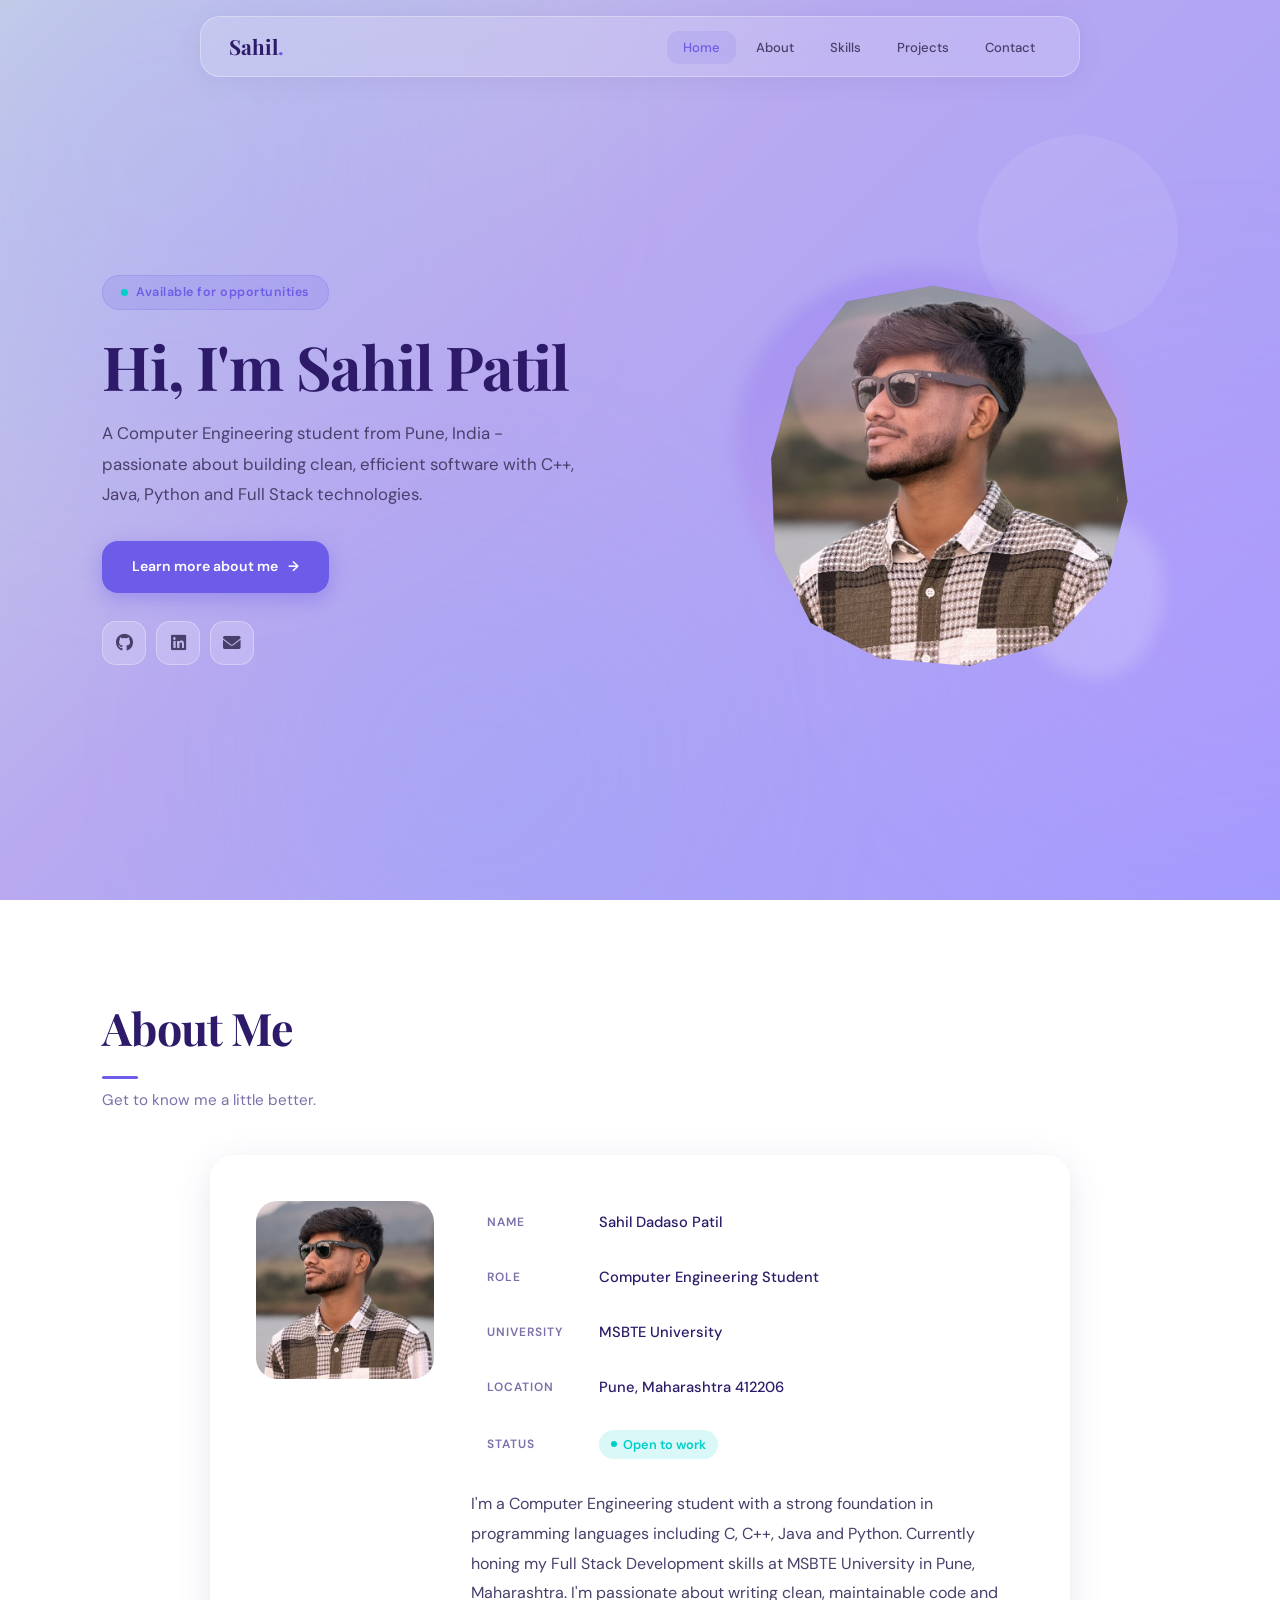
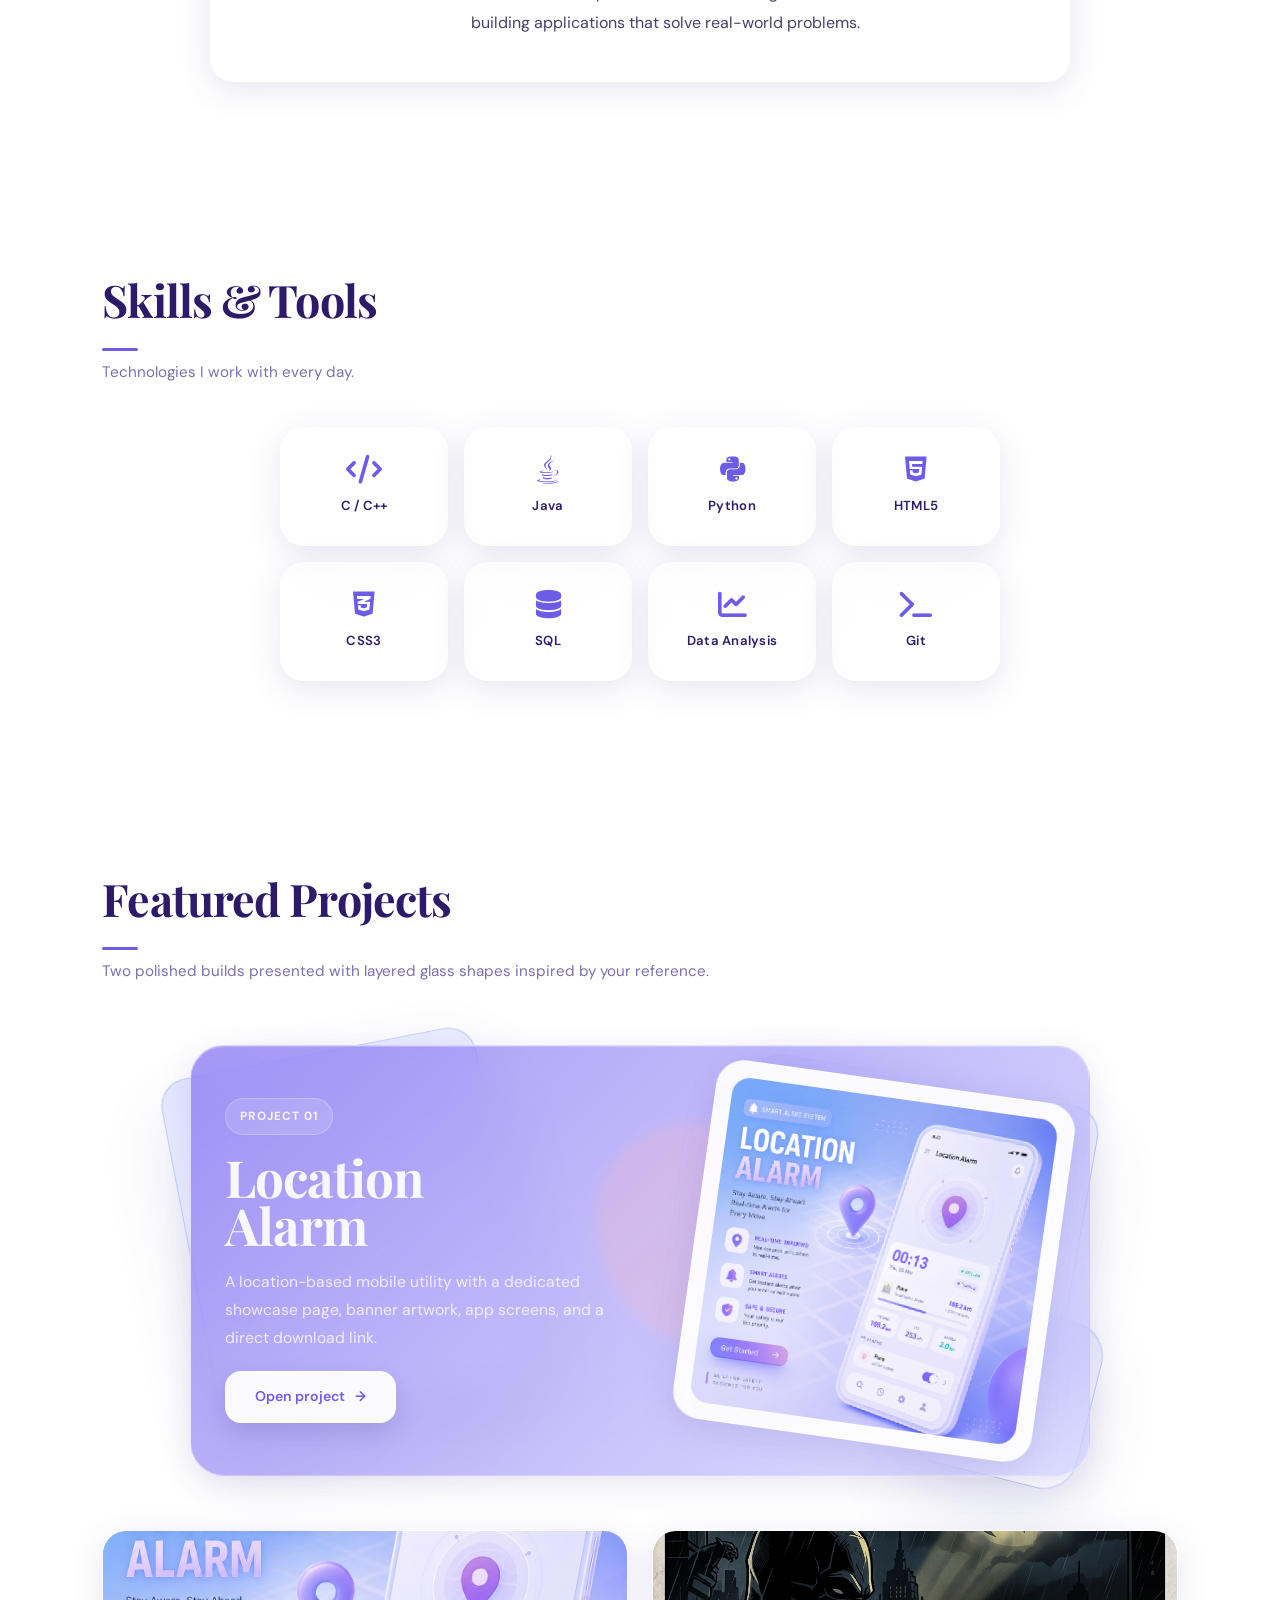
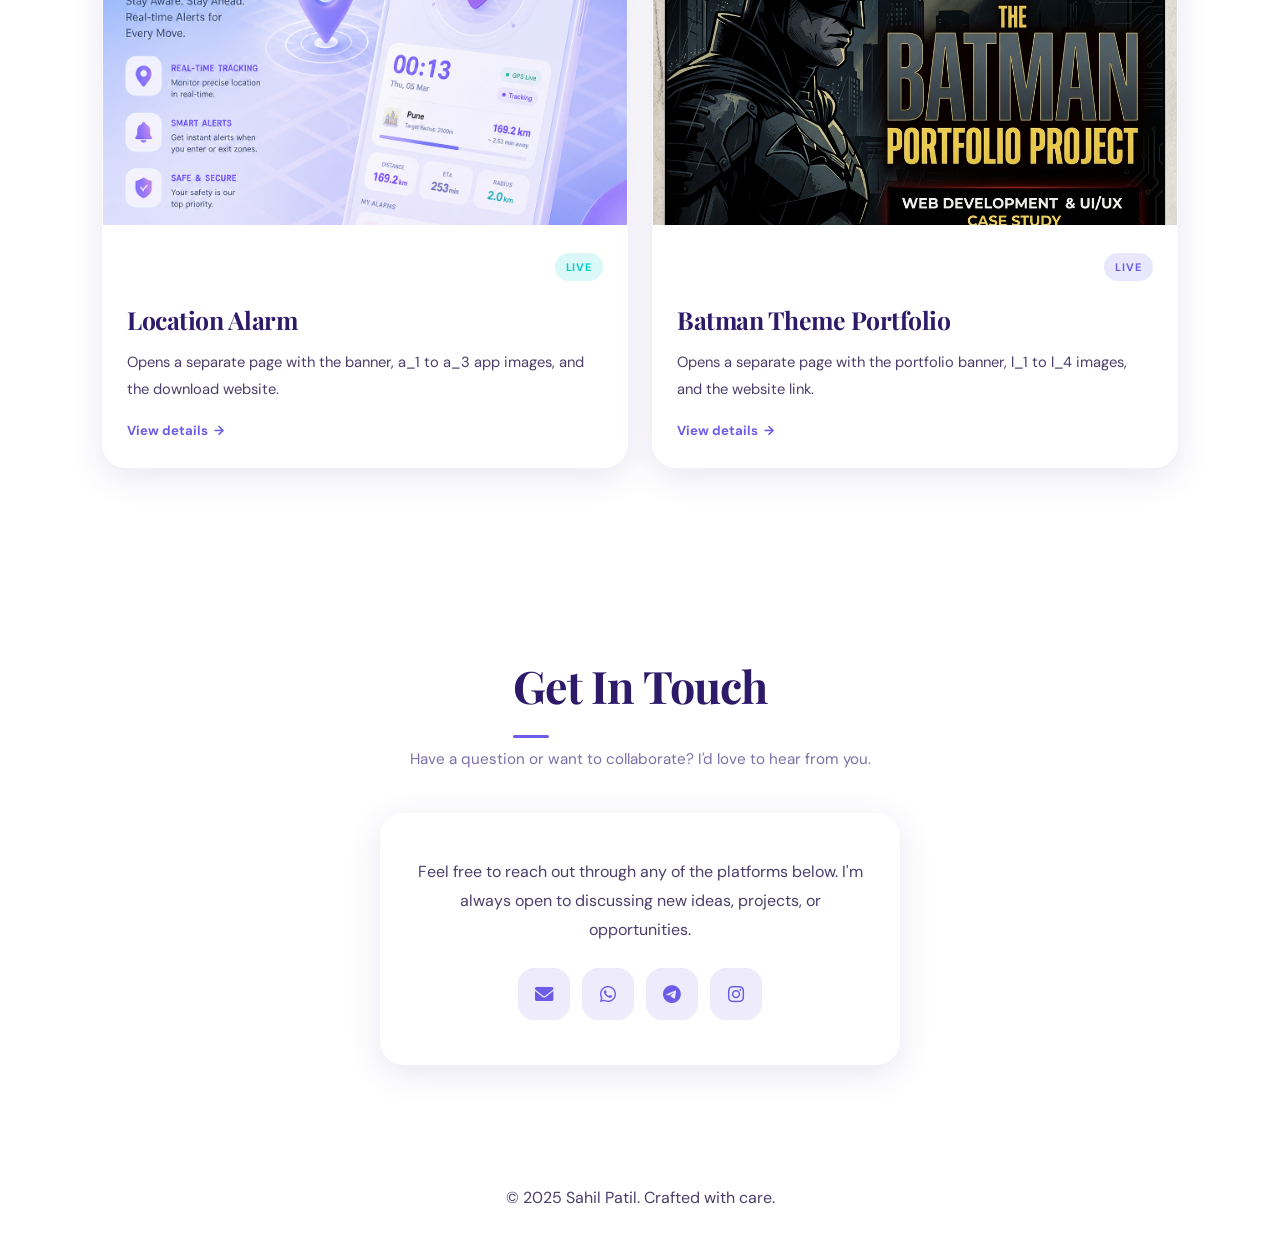
==== index.html @ c7e96f15 "Complete redesign: Purple Lavender Glassmorphism with organic blob shapes" ====
<!DOCTYPE html>
<html lang="en">
<head>
    <meta charset="UTF-8" />
    <meta name="viewport" content="width=device-width, initial-scale=1" />

    <meta name="msvalidate.01" content="4D3CF98474A55594F7B207BB0FA27F88" />
    <meta name="google-site-verification" content="_X0WM1JjL7YLYz5HuSV7Nmz4EO0kqHpPnJhORUx6zeo" />

    <title>Sahil Patil | Computer Engineering &amp; Full Stack Developer</title>
    <meta
        name="description"
        content="Sahil Patil - Computer Engineering student from Pune, India. Skilled in C++, Java, Python and Full Stack Development. View projects and skills."
    />
    <meta name="author" content="Sahil Patil" />
    <meta name="robots" content="index, follow" />
    <link rel="canonical" href="https://sahildpatil.netlify.app/" />

    <meta property="og:type" content="website" />
    <meta property="og:title" content="Sahil Patil | Computer Engineering &amp; Full Stack Developer" />
    <meta property="og:description" content="Computer Engineering student from Pune, India. Skilled in C++, Java, Python and Full Stack Development. View projects and skills." />
    <meta property="og:url" content="https://sahildpatil.netlify.app/" />
    <meta property="og:image" content="https://sahildpatil.netlify.app/screenshot1.png" />
    <meta property="og:site_name" content="Sahil Patil Portfolio" />

    <meta name="twitter:card" content="summary_large_image" />
    <meta name="twitter:title" content="Sahil Patil | Computer Engineering &amp; Full Stack Developer" />
    <meta name="twitter:description" content="Computer Engineering student from Pune, India. Skilled in C++, Java, Python and Full Stack Development. View projects and skills." />
    <meta name="twitter:image" content="https://sahildpatil.netlify.app/screenshot1.png" />

    <link rel="icon" href="kill.jpg" type="image/jpeg" />

    <link
        rel="stylesheet"
        href="https://cdnjs.cloudflare.com/ajax/libs/font-awesome/6.0.0-beta3/css/all.min.css"
    />
    <link
        href="https://unpkg.com/aos@2.3.1/dist/aos.css"
        rel="stylesheet"
    />
    <link rel="stylesheet" href="style.css" />

    <script type="application/ld+json">
    {
        "@context": "https://schema.org",
        "@type": "Person",
        "name": "Sahil Patil",
        "alternateName": "Sahil Dadaso Patil",
        "url": "https://sahildpatil.netlify.app/",
        "image": "https://sahildpatil.netlify.app/kill.jpg",
        "jobTitle": "Computer Engineering Student",
        "worksFor": {
            "@type": "EducationalOrganization",
            "name": "MSBTE University"
        },
        "address": {
            "@type": "PostalAddress",
            "addressLocality": "Pune",
            "addressRegion": "Maharashtra",
            "postalCode": "412206",
            "addressCountry": "IN"
        },
        "email": "Sahilpatil9033@gmail.com",
        "knowsAbout": ["C", "C++", "Java", "Python", "HTML5", "CSS3", "SQL", "Data Analysis", "Git", "Full Stack Development"],
        "sameAs": [
            "https://github.com/sahil9033",
            "https://www.linkedin.com/in/sahil-dadaso-patil/",
            "https://www.instagram.com/itx._sahil_/"
        ]
    }
    </script>
</head>
<body>
    <div class="ambient-bg" aria-hidden="true">
        <div class="ambient-blob"></div>
        <div class="ambient-blob"></div>
        <div class="ambient-blob"></div>
    </div>

    <div class="loading-screen" id="loading" aria-hidden="true">
        <div class="loader-content">
            <div class="loader-spinner"></div>
            <div class="loading-text">Loading portfolio</div>
            <div class="progress-bar"></div>
        </div>
    </div>

    <header>
        <nav id="navbar" aria-label="Main navigation">
            <div class="brand">Sahil<span class="accent">.</span></div>
            <ul class="nav-links" id="nav-menu">
                <li><a href="#hero" class="active">Home</a></li>
                <li><a href="#about">About</a></li>
                <li><a href="#skills">Skills</a></li>
                <li><a href="#projects">Projects</a></li>
                <li><a href="#contact">Contact</a></li>
            </ul>
            <div class="menu-toggle" id="mobile-menu" role="button" aria-label="Toggle navigation menu" tabindex="0">
                <div class="bar"></div>
                <div class="bar"></div>
                <div class="bar"></div>
            </div>
        </nav>
    </header>

    <main>
        <section id="hero" aria-label="Introduction">
            <div class="hero-content">
                <div class="hero-text" data-aos="fade-right" data-aos-duration="1000">
                    <div class="hero-tag">
                        <span class="dot"></span>
                        Available for opportunities
                    </div>
                    <h1 class="hero-title">Hi, I'm Sahil Patil</h1>
                    <div class="hero-desc">
                        <p>
                            A Computer Engineering student from Pune, India - passionate about building clean, efficient software with C++, Java, Python and Full Stack technologies.
                        </p>
                    </div>
                    <a href="#about" class="btn-primary">
                        Learn more about me
                        <span class="arrow">&rarr;</span>
                    </a>

                    <div class="social-links">
                        <a href="https://github.com/sahil9033" target="_blank" rel="noopener noreferrer" class="social-icon" aria-label="GitHub Profile"><i class="fab fa-github"></i></a>
                        <a href="https://www.linkedin.com/in/sahil-dadaso-patil/" target="_blank" rel="noopener noreferrer" class="social-icon" aria-label="LinkedIn Profile"><i class="fab fa-linkedin"></i></a>
                        <a href="mailto:Sahilpatil9033@gmail.com" class="social-icon" aria-label="Send Email"><i class="fas fa-envelope"></i></a>
                    </div>
                </div>

                <div class="profile-wrapper" data-aos="fade-left" data-aos-duration="1000" data-aos-delay="200">
                    <div class="profile-blob-shell">
                        <div class="profile-blob profile-blob-back" aria-hidden="true"></div>
                        <div class="profile-blob profile-blob-front" aria-hidden="true"></div>
                        <div class="profile-blob-image">
                            <img src="kill.jpg" alt="Sahil Patil - Computer Engineering Student from Pune, India" class="profile-img" width="340" height="340" />
                        </div>
                    </div>
                </div>
            </div>
        </section>

        <section id="about" aria-label="About Sahil Patil">
            <div class="section-header" data-aos="fade-up">
                <h2>About Me</h2>
                <p class="section-subtitle">Get to know me a little better.</p>
            </div>
            <div class="about-card glass" data-aos="fade-up" data-aos-delay="100">
                <div class="about-grid">
                    <div class="about-photo">
                        <img src="kill.jpg" alt="Sahil Dadaso Patil portrait" width="200" height="200" />
                    </div>
                    <div class="about-info">
                        <div class="info-grid">
                            <div class="info-row">
                                <span class="info-label">Name</span>
                                <span class="info-value">Sahil Dadaso Patil</span>
                            </div>
                            <div class="info-row">
                                <span class="info-label">Role</span>
                                <span class="info-value">Computer Engineering Student</span>
                            </div>
                            <div class="info-row">
                                <span class="info-label">University</span>
                                <span class="info-value">MSBTE University</span>
                            </div>
                            <div class="info-row">
                                <span class="info-label">Location</span>
                                <span class="info-value">Pune, Maharashtra 412206</span>
                            </div>
                            <div class="info-row">
                                <span class="info-label">Status</span>
                                <span class="info-value">
                                    <span class="status-badge"><span class="dot"></span> Open to work</span>
                                </span>
                            </div>
                        </div>
                        <p class="about-bio">
                            I'm a Computer Engineering student with a strong foundation in programming languages including C, C++, Java and Python. Currently honing my Full Stack Development skills at MSBTE University in Pune, Maharashtra. I'm passionate about writing clean, maintainable code and building applications that solve real-world problems.
                        </p>
                    </div>
                </div>
            </div>
        </section>

        <section id="skills" aria-label="Technical Skills">
            <div class="section-header" data-aos="fade-up">
                <h2>Skills &amp; Tools</h2>
                <p class="section-subtitle">Technologies I work with every day.</p>
            </div>
            <div class="skills-grid">
                <div class="skill-item glass" data-aos="fade-up" data-aos-delay="50">
                    <i class="fas fa-code skill-icon" aria-hidden="true"></i>
                    <div class="skill-name">C / C++</div>
                </div>
                <div class="skill-item glass" data-aos="fade-up" data-aos-delay="100">
                    <i class="fab fa-java skill-icon" aria-hidden="true"></i>
                    <div class="skill-name">Java</div>
                </div>
                <div class="skill-item glass" data-aos="fade-up" data-aos-delay="150">
                    <i class="fab fa-python skill-icon" aria-hidden="true"></i>
                    <div class="skill-name">Python</div>
                </div>
                <div class="skill-item glass" data-aos="fade-up" data-aos-delay="200">
                    <i class="fab fa-html5 skill-icon" aria-hidden="true"></i>
                    <div class="skill-name">HTML5</div>
                </div>
                <div class="skill-item glass" data-aos="fade-up" data-aos-delay="250">
                    <i class="fab fa-css3-alt skill-icon" aria-hidden="true"></i>
                    <div class="skill-name">CSS3</div>
                </div>
                <div class="skill-item glass" data-aos="fade-up" data-aos-delay="300">
                    <i class="fas fa-database skill-icon" aria-hidden="true"></i>
                    <div class="skill-name">SQL</div>
                </div>
                <div class="skill-item glass" data-aos="fade-up" data-aos-delay="350">
                    <i class="fas fa-chart-line skill-icon" aria-hidden="true"></i>
                    <div class="skill-name">Data Analysis</div>
                </div>
                <div class="skill-item glass" data-aos="fade-up" data-aos-delay="400">
                    <i class="fas fa-terminal skill-icon" aria-hidden="true"></i>
                    <div class="skill-name">Git</div>
                </div>
            </div>
        </section>

        <section id="projects" aria-label="Projects">
            <div class="section-header" data-aos="fade-up">
                <h2>Featured Projects</h2>
                <p class="section-subtitle">Two polished builds presented with layered glass shapes inspired by your reference.</p>
            </div>

            <div class="project-stage" data-aos="fade-up" data-aos-delay="80">
                <div class="project-stack project-stack-left" aria-hidden="true">
                    <div class="stack-card stack-card-back"></div>
                    <div class="stack-card stack-card-mid"></div>
                </div>

                <article class="hero-project glass">
                    <div class="hero-project-copy">
                        <span class="project-chip">Project 01</span>
                        <h3>Location Alarm</h3>
                        <p>
                            A location-based mobile utility with a dedicated showcase page, banner artwork, app screens, and a direct download link.
                        </p>
                        <a href="location-alarm.html" class="btn-primary project-cta">
                            Open project
                            <span class="arrow">&rarr;</span>
                        </a>
                    </div>

                    <a href="location-alarm.html" class="hero-project-visual glass" aria-label="Open Location Alarm project page">
                        <img src="a_b.png" alt="Location Alarm banner preview" class="hero-project-banner" />
                    </a>
                </article>

                <div class="project-stack project-stack-right" aria-hidden="true">
                    <div class="stack-card stack-card-panel">
                        <span>Apps</span>
                        <strong>01</strong>
                    </div>
                </div>
            </div>

            <div class="project-duo">
                <article class="project-panel glass" data-aos="fade-right" data-aos-delay="120">
                    <a href="location-alarm.html" class="project-panel-media" aria-label="Open Location Alarm project page">
                        <img src="a_b.png" alt="Location Alarm app banner" />
                    </a>
                    <div class="project-panel-body">
                        <div class="project-panel-topline">
                            <span class="project-chip">Utility App</span>
                            <span class="project-status completed">Live</span>
                        </div>
                        <h3>Location Alarm</h3>
                        <p>Opens a separate page with the banner, a_1 to a_3 app images, and the download website.</p>
                        <a href="location-alarm.html" class="project-link">View details <span>&rarr;</span></a>
                    </div>
                </article>

                <article class="project-panel glass" data-aos="fade-left" data-aos-delay="180">
                    <a href="batman-portfolio.html" class="project-panel-media" aria-label="Open Batman Theme Portfolio project page">
                        <img src="pf_b.png" alt="Batman theme portfolio banner" />
                    </a>
                    <div class="project-panel-body">
                        <div class="project-panel-topline">
                            <span class="project-chip">Portfolio</span>
                            <span class="project-status archived">Live</span>
                        </div>
                        <h3>Batman Theme Portfolio</h3>
                        <p>Opens a separate page with the portfolio banner, l_1 to l_4 images, and the website link.</p>
                        <a href="batman-portfolio.html" class="project-link">View details <span>&rarr;</span></a>
                    </div>
                </article>
            </div>
        </section>

        <section id="contact" aria-label="Contact Sahil Patil">
            <div class="section-header" data-aos="fade-up">
                <h2>Get In Touch</h2>
                <p class="section-subtitle">Have a question or want to collaborate? I'd love to hear from you.</p>
            </div>
            <div class="contact-card glass" data-aos="fade-up" data-aos-delay="100">
                <p>Feel free to reach out through any of the platforms below. I'm always open to discussing new ideas, projects, or opportunities.</p>
                <div class="contact-methods">
                    <a href="mailto:Sahilpatil9033@gmail.com" class="contact-icon" aria-label="Email Sahil Patil"><i class="fas fa-envelope"></i></a>
                    <a href="https://wa.me/918554079986" target="_blank" rel="noopener noreferrer" class="contact-icon" aria-label="WhatsApp Sahil Patil"><i class="fab fa-whatsapp"></i></a>
                    <a href="https://t.me/itx_sahil_7" target="_blank" rel="noopener noreferrer" class="contact-icon" aria-label="Telegram Sahil Patil"><i class="fab fa-telegram"></i></a>
                    <a href="https://www.instagram.com/itx._sahil_/?hl=en" target="_blank" rel="noopener noreferrer" class="contact-icon" aria-label="Instagram Sahil Patil"><i class="fab fa-instagram"></i></a>
                </div>
            </div>
        </section>
    </main>

    <footer>
        <p>&copy; 2025 Sahil Patil. Crafted with care.</p>
    </footer>

    <script src="https://unpkg.com/aos@2.3.1/dist/aos.js"></script>
    <script src="script.js"></script>
</body>
</html>
---- style.css ----
/* PURPLE LAVENDER GLASSMORPHISM — Inspired by Blush/Dreamy UI */
@import url('https://fonts.googleapis.com/css2?family=DM+Sans:ital,wght@0,300;0,400;0,500;0,600;0,700&family=Playfair+Display:wght@400;500;600;700&display=swap');

:root {
    --bg-start: #c8d6e5;
    --bg-end: #a29bfe;
    --surface: rgba(255, 255, 255, 0.15);
    --surface-hover: rgba(255, 255, 255, 0.25);
    --glass-strong: rgba(255, 255, 255, 0.2);
    --glass-border: rgba(255, 255, 255, 0.35);
    --glass-border-hover: rgba(255, 255, 255, 0.55);
    --glass-shadow: rgba(100, 80, 160, 0.15);
    --text-primary: #2d1b69;
    --text-secondary: #4a3f6b;
    --text-muted: #7c6faa;
    --text-on-glass: #fff;
    --accent: #6c5ce7;
    --accent-soft: rgba(108, 92, 231, 0.2);
    --accent-glow: rgba(108, 92, 231, 0.4);
    --success: #00cec9;
    --card-radius: 24px;
    --btn-radius: 16px;
    --speed-fast: 0.25s;
    --speed-norm: 0.4s;
    --speed-slow: 0.7s;
}

/* ── RESET ── */
*, *::before, *::after { margin: 0; padding: 0; box-sizing: border-box; }

html { scroll-behavior: smooth; overflow-x: hidden; }

body {
    background: linear-gradient(135deg, var(--bg-start) 0%, #b8a9f0 40%, var(--bg-end) 100%);
    background-attachment: fixed;
    color: var(--text-primary);
    font-family: 'DM Sans', -apple-system, BlinkMacSystemFont, sans-serif;
    line-height: 1.7;
    overflow-x: hidden;
    min-height: 100vh;
    position: relative;
}

/* ── AMBIENT BACKGROUND ── */
.ambient-bg {
    position: fixed; inset: 0; z-index: -1;
    pointer-events: none; overflow: hidden;
}

.ambient-blob {
    position: absolute; border-radius: 50%;
    filter: blur(100px); opacity: 0.5;
    animation: blobDrift 20s ease-in-out infinite alternate;
}

.ambient-blob:nth-child(1) {
    width: 600px; height: 600px;
    background: rgba(162, 155, 254, 0.5);
    top: -15%; left: -10%;
    animation-duration: 22s;
}

.ambient-blob:nth-child(2) {
    width: 500px; height: 500px;
    background: rgba(200, 150, 255, 0.35);
    top: 40%; right: -15%;
    animation-duration: 28s; animation-delay: -6s;
}

.ambient-blob:nth-child(3) {
    width: 450px; height: 450px;
    background: rgba(130, 170, 255, 0.3);
    bottom: -10%; left: 20%;
    animation-duration: 24s; animation-delay: -12s;
}

@keyframes blobDrift {
    0%   { transform: translate(0, 0) scale(1); }
    33%  { transform: translate(40px, -50px) scale(1.08); }
    66%  { transform: translate(-30px, 30px) scale(0.94); }
    100% { transform: translate(20px, -20px) scale(1.03); }
}

/* Floating decorative shapes */
body::after {
    content: '';
    position: fixed;
    width: 200px; height: 200px;
    background: rgba(255,255,255,0.08);
    border-radius: 50%;
    top: 15%; right: 8%;
    pointer-events: none; z-index: 0;
    animation: floatShape 12s ease-in-out infinite alternate;
}

@keyframes floatShape {
    0%   { transform: translate(0, 0) scale(1); }
    100% { transform: translate(-20px, 30px) scale(1.1); }
}

/* ── TYPOGRAPHY ── */
h1, h2, h3, h4 {
    font-family: 'Playfair Display', Georgia, serif;
    color: var(--text-primary);
    letter-spacing: -0.02em;
}

h2 {
    font-size: clamp(2rem, 5vw, 2.8rem);
    margin-bottom: 0.5rem;
    position: relative; display: inline-block;
}

h2::after {
    content: '';
    display: block;
    width: 36px; height: 3px;
    background: var(--accent);
    border-radius: 3px;
    margin-top: 10px;
}

.section-subtitle {
    font-size: 0.95rem;
    color: var(--text-muted);
    font-weight: 400;
    margin-bottom: 2.5rem;
}

p { font-size: 1rem; color: var(--text-secondary); line-height: 1.8; }

/* ── GLASS UTILITY ── */
.glass {
    background: var(--surface);
    backdrop-filter: blur(24px);
    -webkit-backdrop-filter: blur(24px);
    border: 1px solid var(--glass-border);
    border-radius: var(--card-radius);
    box-shadow: 0 8px 32px var(--glass-shadow), inset 0 1px 0 rgba(255,255,255,0.25);
    transition: transform var(--speed-norm) cubic-bezier(.22,1,.36,1),
                box-shadow var(--speed-norm) cubic-bezier(.22,1,.36,1),
                background var(--speed-norm),
                border-color var(--speed-norm);
}

.glass:hover {
    background: var(--surface-hover);
    border-color: var(--glass-border-hover);
    transform: translateY(-6px);
    box-shadow: 0 20px 48px rgba(100, 80, 160, 0.2), inset 0 1px 0 rgba(255,255,255,0.35);
}

/* ── LOADING SCREEN ── */
.loading-screen {
    position: fixed; inset: 0;
    background: linear-gradient(135deg, var(--bg-start), var(--bg-end));
    display: flex; justify-content: center; align-items: center;
    flex-direction: column; z-index: 10000;
    transition: opacity 0.6s ease, visibility 0.6s;
}

.loading-screen.hidden { opacity: 0; visibility: hidden; }

.loader-content { text-align: center; }

.loader-spinner {
    width: 44px; height: 44px;
    border: 3px solid rgba(255,255,255,0.25);
    border-top-color: #fff;
    border-radius: 50%;
    animation: spin 0.8s linear infinite;
    margin: 0 auto 20px;
}

@keyframes spin { to { transform: rotate(360deg); } }

.loading-text {
    font-family: 'DM Sans', sans-serif;
    color: rgba(255,255,255,0.8);
    font-size: 0.82rem; font-weight: 500;
    letter-spacing: 0.15em; text-transform: uppercase;
}

.progress-bar {
    width: 160px; height: 3px;
    background: rgba(255,255,255,0.15);
    border-radius: 4px;
    margin: 14px auto 0; overflow: hidden;
}

.progress-bar::after {
    content: ''; display: block;
    width: 100%; height: 100%;
    background: #fff; border-radius: 4px;
    animation: progressSlide 1.6s ease-in-out forwards;
    transform-origin: left;
}

@keyframes progressSlide {
    0% { transform: scaleX(0); }
    100% { transform: scaleX(1); }
}

/* ── NAVIGATION ── */
nav {
    position: fixed;
    top: 16px; left: 50%;
    transform: translateX(-50%);
    width: calc(100% - 40px);
    max-width: 880px;
    padding: 12px 28px;
    display: flex; justify-content: space-between; align-items: center;
    background: rgba(255, 255, 255, 0.15);
    backdrop-filter: blur(28px);
    -webkit-backdrop-filter: blur(28px);
    border: 1px solid rgba(255, 255, 255, 0.3);
    border-radius: 20px;
    box-shadow: 0 4px 24px rgba(100, 80, 160, 0.1);
    z-index: 9000;
    transition: all var(--speed-norm) ease;
}

nav.scrolled {
    background: rgba(255, 255, 255, 0.3);
    box-shadow: 0 8px 32px rgba(100, 80, 160, 0.18);
    padding: 10px 28px;
}

.brand {
    font-family: 'Playfair Display', serif;
    font-size: 1.3rem; font-weight: 700;
    color: var(--text-primary);
}

.brand .accent { color: var(--accent); }

.nav-links { display: flex; list-style: none; gap: 4px; }

.nav-links a {
    text-decoration: none;
    color: var(--text-secondary);
    font-size: 0.82rem; font-weight: 500;
    padding: 8px 16px;
    border-radius: 12px;
    transition: all var(--speed-fast) ease;
}

.nav-links a:hover,
.nav-links a.active {
    color: var(--accent);
    background: rgba(108, 92, 231, 0.12);
}

/* Mobile Menu */
.menu-toggle {
    display: none; flex-direction: column;
    gap: 5px; cursor: pointer; padding: 4px;
}

.bar {
    width: 22px; height: 2px;
    background: var(--text-primary);
    border-radius: 2px; transition: 0.3s;
}

.menu-toggle.active .bar:nth-child(1) { transform: rotate(45deg) translate(5px, 5px); }
.menu-toggle.active .bar:nth-child(2) { opacity: 0; }
.menu-toggle.active .bar:nth-child(3) { transform: rotate(-45deg) translate(5px, -5px); }

/* ── HERO ── */
#hero {
    min-height: 100vh;
    display: flex; align-items: center; justify-content: center;
    padding: 120px 8% 80px;
}

.hero-content {
    display: flex; align-items: center;
    justify-content: space-between;
    width: 100%; max-width: 1100px;
    gap: 36px; z-index: 2;
}

.hero-text {
    flex: 1;
    min-width: 0;
}

.hero-tag {
    display: inline-flex; align-items: center; gap: 8px;
    padding: 6px 18px;
    background: rgba(108, 92, 231, 0.15);
    color: var(--accent);
    border: 1px solid rgba(108, 92, 231, 0.2);
    border-radius: 24px;
    font-size: 0.78rem; font-weight: 600;
    letter-spacing: 0.04em; margin-bottom: 22px;
}

.hero-tag .dot {
    width: 7px; height: 7px;
    background: var(--success);
    border-radius: 50%;
    animation: pulse 2s ease-in-out infinite;
}

@keyframes pulse {
    0%, 100% { opacity: 1; transform: scale(1); }
    50% { opacity: 0.4; transform: scale(0.7); }
}

.hero-title {
    font-size: clamp(2.4rem, 5.5vw, 3.8rem);
    line-height: 1.12; margin-bottom: 18px;
    color: var(--text-primary);
}

.hero-title .wave {
    display: inline-block;
    animation: wave 2.5s ease-in-out infinite;
    transform-origin: 70% 70%;
}

@keyframes wave {
    0%, 60%, 100% { transform: rotate(0deg); }
    10% { transform: rotate(14deg); }
    20% { transform: rotate(-8deg); }
    30% { transform: rotate(14deg); }
    40% { transform: rotate(-4deg); }
    50% { transform: rotate(10deg); }
}

.hero-desc { max-width: 480px; margin-bottom: 32px; }
.hero-desc p { font-size: 1.05rem; color: var(--text-secondary); }

/* CTA Button */
.btn-primary {
    display: inline-flex; align-items: center; gap: 10px;
    padding: 14px 30px;
    background: var(--accent);
    color: #fff;
    font-family: 'DM Sans', sans-serif;
    font-size: 0.88rem; font-weight: 600;
    text-decoration: none;
    border-radius: var(--btn-radius);
    transition: all var(--speed-fast) cubic-bezier(.22,1,.36,1);
    box-shadow: 0 6px 20px var(--accent-glow);
    position: relative; overflow: hidden;
}

.btn-primary:hover {
    transform: translateY(-3px);
    box-shadow: 0 12px 32px var(--accent-glow);
}

.btn-primary .arrow { transition: transform var(--speed-fast); }
.btn-primary:hover .arrow { transform: translateX(5px); }

.social-links { margin-top: 28px; display: flex; gap: 10px; }

.social-icon {
    display: flex; align-items: center; justify-content: center;
    width: 44px; height: 44px;
    background: rgba(255,255,255,0.18);
    backdrop-filter: blur(12px);
    border: 1px solid rgba(255,255,255,0.3);
    border-radius: 14px;
    color: var(--text-secondary);
    font-size: 1.1rem; text-decoration: none;
    transition: all var(--speed-fast) ease;
}

.social-icon:hover {
    color: #fff; background: var(--accent);
    border-color: var(--accent);
    transform: translateY(-3px);
    box-shadow: 0 8px 20px var(--accent-glow);
}

/* Profile Image */
.profile-wrapper {
    flex-shrink: 0;
    display: flex;
    justify-content: center;
    align-items: center;
    position: relative;
    width: 460px;
    height: 460px;
}

.profile-blob-shell {
    position: absolute;
    width: 100%;
    height: 100%;
    display: grid;
    place-items: center;
}

.profile-blob {
    position: absolute;
    pointer-events: none;
    filter: blur(8px);
}

.profile-blob-back {
    width: 392px;
    height: 376px;
    top: 30px;
    left: 18px;
    background: linear-gradient(145deg, rgba(126, 103, 243, 0.34), rgba(251, 184, 214, 0.3));
    border-radius: 46% 54% 52% 48% / 45% 42% 58% 55%;
}

.profile-blob-front {
    width: 142px;
    height: 164px;
    right: 14px;
    bottom: 22px;
    background: rgba(255, 255, 255, 0.18);
    border-radius: 52% 48% 46% 54% / 52% 44% 56% 48%;
}

.profile-blob-image {
    width: 360px;
    height: 392px;
    position: relative;
    z-index: 1;
    overflow: hidden;
    clip-path: polygon(22% 7%, 46% 3%, 68% 7%, 86% 18%, 97% 37%, 100% 58%, 94% 79%, 79% 94%, 56% 100%, 31% 98%, 12% 89%, 2% 71%, 1% 47%, 8% 24%);
    background: linear-gradient(160deg, rgba(124, 92, 231, 0.88), rgba(147, 156, 255, 0.52));
    box-shadow: 0 34px 64px rgba(84, 67, 168, 0.24);
    border-radius: 56px;
}

.profile-blob-image::before {
    content: '';
    position: absolute;
    inset: 10px;
    z-index: 1;
    border-radius: 50px;
    border: 1px solid rgba(255,255,255,0.32);
    clip-path: polygon(22% 7%, 46% 3%, 68% 7%, 86% 18%, 97% 37%, 100% 58%, 94% 79%, 79% 94%, 56% 100%, 31% 98%, 12% 89%, 2% 71%, 1% 47%, 8% 24%);
    pointer-events: none;
}

.profile-blob-image::after {
    content: '';
    position: absolute;
    width: 196px;
    height: 150px;
    top: 40px;
    left: 24px;
    background: rgba(248, 182, 208, 0.22);
    border-radius: 48% 52% 54% 46% / 46% 40% 60% 54%;
    filter: blur(2px);
    z-index: 1;
}

.profile-blob-image .profile-img {
    position: relative;
    z-index: 0;
    overflow: hidden;
}

.profile-img {
    width: 100%;
    height: 100%;
    object-fit: cover;
    transition: transform var(--speed-slow) cubic-bezier(.22,1,.36,1);
}

.profile-blob-shell:hover .profile-img { transform: scale(1.06); }

/* ── SECTIONS COMMON ── */
section { padding: 90px 8%; position: relative; z-index: 1; }
.section-header { margin-bottom: 2.5rem; }

/* ── ABOUT ── */
.about-card { max-width: 860px; margin: 0 auto; padding: 44px; }

.about-grid {
    display: grid;
    grid-template-columns: auto 1fr;
    gap: 36px; align-items: start;
}

.about-photo {
    width: 180px; height: 180px;
    border-radius: 22px; overflow: hidden;
    border: 1px solid rgba(255,255,255,0.3);
}

.about-photo img { width: 100%; height: 100%; object-fit: cover; }

.info-grid { display: grid; gap: 10px; margin-bottom: 20px; }

.info-row {
    display: flex; align-items: center; gap: 12px;
    padding: 10px 16px;
    background: rgba(255,255,255,0.1);
    border-radius: 14px;
    transition: background var(--speed-fast);
}

.info-row:hover { background: rgba(255,255,255,0.2); }

.info-label {
    font-size: 0.75rem; font-weight: 600;
    color: var(--text-muted);
    text-transform: uppercase;
    letter-spacing: 0.08em;
    min-width: 100px;
}

.info-value { color: var(--text-primary); font-weight: 500; font-size: 0.92rem; }

.status-badge {
    display: inline-flex; align-items: center; gap: 6px;
    padding: 4px 12px;
    background: rgba(0, 206, 201, 0.15);
    color: var(--success);
    border-radius: 20px;
    font-weight: 600; font-size: 0.8rem;
}

.status-badge .dot {
    width: 6px; height: 6px;
    background: var(--success);
    border-radius: 50%;
    animation: pulse 2s infinite;
}

.about-bio { margin-top: 16px; line-height: 1.85; }

/* ── SKILLS ── */
.skills-grid {
    display: grid;
    grid-template-columns: repeat(4, 1fr);
    gap: 16px;
    max-width: 720px; margin: 0 auto;
}

.skill-item { padding: 28px 16px; text-align: center; cursor: default; }

.skill-icon {
    font-size: 1.8rem; color: var(--accent);
    margin-bottom: 10px;
    transition: transform var(--speed-fast);
}

.skill-item:hover .skill-icon { transform: scale(1.2) translateY(-3px); }

.skill-name {
    font-size: 0.82rem; font-weight: 600;
    color: var(--text-primary); letter-spacing: 0.02em;
}

/* ── PROJECTS ── */
.project-stage {
    position: relative;
    max-width: 1120px;
    margin: 0 auto 34px;
    min-height: 470px;
    display: grid;
    place-items: center;
}

.project-stack {
    position: absolute;
    inset: 0;
    pointer-events: none;
}

.stack-card {
    position: absolute;
    border: 1px solid rgba(93, 121, 255, 0.32);
    background: linear-gradient(160deg, rgba(112, 132, 255, 0.2), rgba(255, 255, 255, 0.12));
    backdrop-filter: blur(16px);
    -webkit-backdrop-filter: blur(16px);
    box-shadow: 0 34px 70px rgba(88, 89, 168, 0.16);
}

.stack-card-back {
    width: 320px;
    height: 360px;
    left: 8%;
    top: 24px;
    border-radius: 28px;
    transform: rotate(-11deg);
}

.stack-card-mid {
    width: 350px;
    height: 280px;
    right: 9%;
    top: 52px;
    border-radius: 28px;
    transform: rotate(10deg);
}

.stack-card-panel {
    width: 170px;
    height: 170px;
    right: 8%;
    bottom: 18px;
    border-radius: 34px;
    transform: rotate(14deg);
    display: flex;
    align-items: center;
    justify-content: center;
    flex-direction: column;
    gap: 4px;
    color: rgba(255, 255, 255, 0.88);
}

.stack-card-panel span {
    font-size: 0.76rem;
    text-transform: uppercase;
    letter-spacing: 0.16em;
}

.stack-card-panel strong {
    font-family: 'Playfair Display', serif;
    font-size: 2.5rem;
    line-height: 1;
}

.hero-project {
    position: relative;
    z-index: 2;
    width: min(90%, 900px);
    min-height: 360px;
    padding: 34px;
    display: grid;
    grid-template-columns: 1.1fr 0.9fr;
    gap: 26px;
    border-radius: 34px;
    background: linear-gradient(135deg, rgba(118, 95, 239, 0.64), rgba(164, 164, 255, 0.34));
    border-color: rgba(255, 255, 255, 0.42);
    overflow: hidden;
}

.hero-project::before {
    content: '';
    position: absolute;
    width: 260px;
    height: 220px;
    right: 26%;
    top: 18%;
    border-radius: 38% 62% 60% 40% / 42% 42% 58% 58%;
    background: rgba(255, 182, 193, 0.24);
    filter: blur(6px);
}

.hero-project-copy,
.hero-project-visual {
    position: relative;
    z-index: 1;
}

.project-chip {
    display: inline-flex;
    align-items: center;
    padding: 7px 14px;
    border-radius: 999px;
    font-size: 0.74rem;
    font-weight: 700;
    letter-spacing: 0.08em;
    text-transform: uppercase;
    color: rgba(255, 255, 255, 0.88);
    background: rgba(255, 255, 255, 0.14);
    border: 1px solid rgba(255, 255, 255, 0.25);
}

.hero-project-copy {
    display: flex;
    flex-direction: column;
    justify-content: center;
    align-items: flex-start;
    gap: 18px;
}

.hero-project-copy h3 {
    font-size: clamp(2.2rem, 4vw, 3.8rem);
    line-height: 0.95;
    color: rgba(255, 255, 255, 0.92);
    max-width: 280px;
}

.hero-project-copy p {
    max-width: 390px;
    color: rgba(248, 245, 255, 0.88);
    font-size: 0.98rem;
}

.project-cta {
    background: rgba(255, 255, 255, 0.94);
    color: var(--accent);
    box-shadow: 0 10px 24px rgba(51, 40, 119, 0.16);
}

.project-cta:hover {
    box-shadow: 0 16px 32px rgba(51, 40, 119, 0.22);
}

.hero-project-visual {
    display: block;
    min-height: 290px;
    padding: 16px;
    border-radius: 28px;
    background: rgba(255, 255, 255, 0.95);
    transform: rotate(8deg);
    text-decoration: none;
}

.hero-project-banner {
    width: 100%;
    height: 100%;
    object-fit: cover;
    border-radius: 18px;
    display: block;
}

.project-duo {
    max-width: 1120px;
    margin: 0 auto;
    display: grid;
    grid-template-columns: repeat(2, minmax(0, 1fr));
    gap: 24px;
}

.project-panel {
    overflow: hidden;
    padding: 0;
}

.project-panel-media {
    display: block;
    aspect-ratio: 16 / 9;
    overflow: hidden;
}

.project-panel-media img {
    width: 100%;
    height: 100%;
    object-fit: cover;
    display: block;
    transition: transform var(--speed-slow) cubic-bezier(.22,1,.36,1);
}

.project-panel:hover .project-panel-media img {
    transform: scale(1.04);
}

.project-panel-body {
    padding: 24px;
}

.project-panel-topline {
    display: flex;
    align-items: center;
    justify-content: space-between;
    gap: 12px;
    margin-bottom: 14px;
}

.project-status {
    font-size: 0.68rem;
    font-weight: 700;
    padding: 5px 11px;
    border-radius: 999px;
    letter-spacing: 0.08em;
    text-transform: uppercase;
}

.project-status.completed { background: rgba(0,206,201,0.15); color: var(--success); }
.project-status.archived  { background: rgba(108,92,231,0.15); color: var(--accent); }

.project-panel-body h3 {
    font-size: 1.55rem;
    margin-bottom: 8px;
}

.project-panel-body p {
    font-size: 0.92rem;
    margin-bottom: 14px;
}

.project-link {
    display: inline-flex;
    align-items: center;
    gap: 6px;
    color: var(--accent);
    text-decoration: none;
    font-size: 0.82rem;
    font-weight: 700;
    transition: gap var(--speed-fast);
}

.project-link:hover { gap: 12px; }

/* ── DETAIL PAGES ── */
.project-detail-page {
    min-height: 100vh;
}

.detail-header {
    padding: 24px 8% 0;
}

.detail-back {
    display: inline-flex;
    align-items: center;
    gap: 10px;
    padding: 12px 18px;
    border-radius: 18px;
    text-decoration: none;
    color: var(--text-primary);
    background: rgba(255, 255, 255, 0.2);
    border: 1px solid rgba(255, 255, 255, 0.28);
    backdrop-filter: blur(18px);
    -webkit-backdrop-filter: blur(18px);
}

.detail-main {
    padding: 28px 8% 90px;
}

.detail-hero {
    max-width: 1180px;
    margin: 0 auto 32px;
    padding: 28px;
    display: grid;
    grid-template-columns: 0.95fr 1.05fr;
    gap: 24px;
    align-items: center;
}

.detail-copy h1 {
    font-size: clamp(2.3rem, 4vw, 3.7rem);
    margin: 14px 0 10px;
}

.detail-copy p {
    max-width: 460px;
    margin-bottom: 24px;
}

.detail-banner {
    min-height: 320px;
    border-radius: 28px;
    overflow: hidden;
    background: rgba(255, 255, 255, 0.36);
    border: 1px solid rgba(255, 255, 255, 0.32);
}

.detail-banner img,
.detail-shot img {
    width: 100%;
    height: 100%;
    object-fit: cover;
    display: block;
}

.detail-gallery-section {
    max-width: 1180px;
    margin: 0 auto;
}

.detail-section-header {
    margin-bottom: 24px;
}

.detail-gallery {
    display: grid;
    grid-template-columns: repeat(2, minmax(0, 1fr));
    gap: 22px;
}

.detail-gallery-three {
    grid-template-columns: repeat(3, minmax(0, 1fr));
}

.detail-shot {
    overflow: hidden;
    border-radius: 30px;
    min-height: 260px;
}

/* ── CONTACT ── */
#contact { text-align: center; }

.contact-card {
    max-width: 520px; margin: 0 auto;
    padding: 44px 36px; text-align: center;
}

.contact-card p { margin-bottom: 24px; font-size: 1rem; }

.contact-methods {
    display: flex; justify-content: center;
    gap: 12px; flex-wrap: wrap;
}

.contact-icon {
    display: flex; align-items: center; justify-content: center;
    width: 52px; height: 52px;
    background: rgba(108,92,231,0.12);
    border-radius: 16px;
    color: var(--accent);
    font-size: 1.15rem; text-decoration: none;
    transition: all var(--speed-fast) ease;
    border: 1px solid transparent;
}

.contact-icon:hover {
    background: var(--accent); color: #fff;
    transform: translateY(-4px);
    box-shadow: 0 10px 28px var(--accent-glow);
}

/* ── FOOTER ── */
footer {
    padding: 28px 8%; text-align: center;
    color: var(--text-muted); font-size: 0.8rem;
    border-top: 1px solid rgba(255,255,255,0.15);
    background: rgba(255,255,255,0.08);
    backdrop-filter: blur(10px);
}

/* ── RESPONSIVE ── */
@media (max-width: 900px) {
    .skills-grid { grid-template-columns: repeat(4, 1fr); }
    .hero-project {
        grid-template-columns: 1fr;
        width: min(94%, 760px);
    }

    .hero-project-visual {
        transform: none;
    }

    .project-duo,
    .detail-gallery-three {
        grid-template-columns: 1fr;
    }

    .detail-hero {
        grid-template-columns: 1fr;
    }
}

@media (max-width: 768px) {
    nav {
        width: calc(100% - 24px);
        padding: 10px 18px; top: 10px;
    }

    .hero-content {
        flex-direction: column-reverse;
        text-align: center; gap: 28px;
    }

    .hero-desc { margin: 0 auto 28px; text-align: center; }
    .hero-tag { margin: 0 auto 18px; }
    .social-links { justify-content: center; }

    .profile-wrapper {
        width: 340px;
        height: 340px;
    }

    .profile-blob-back {
        width: 286px;
        height: 270px;
        top: 24px;
        left: 18px;
    }

    .profile-blob-front {
        width: 102px;
        height: 118px;
        right: 12px;
        bottom: 18px;
    }

    .profile-blob-image {
        width: 262px;
        height: 288px;
    }

    .about-grid { grid-template-columns: 1fr; text-align: center; }

    .about-photo {
        margin: 0 auto; width: 140px; height: 140px;
    }

    .info-row {
        flex-direction: column; gap: 2px;
        text-align: center; padding: 10px 12px;
    }

    .info-label { min-width: auto; }

    .nav-links {
        position: fixed; top: 0; right: -100%;
        height: 100vh; width: 72%; max-width: 280px;
        background: rgba(200, 190, 240, 0.92);
        backdrop-filter: blur(30px);
        -webkit-backdrop-filter: blur(30px);
        flex-direction: column;
        justify-content: center; align-items: center;
        gap: 8px;
        border-left: 1px solid rgba(255,255,255,0.3);
        box-shadow: -8px 0 40px rgba(100, 80, 160, 0.15);
        transition: right 0.4s cubic-bezier(.22,1,.36,1);
    }

    .nav-links.active { right: 0; }

    .nav-links a { font-size: 1rem; padding: 12px 24px; }

    .menu-toggle { display: flex; z-index: 9999; }

    section { padding: 60px 5%; }
    .about-card { padding: 24px 18px; }
    .contact-card { padding: 28px 20px; }

    .skills-grid {
        grid-template-columns: repeat(2, 1fr);
        gap: 12px;
    }

    .skill-item { padding: 20px 12px; }

    .project-stage {
        min-height: auto;
        margin-bottom: 22px;
    }

    .project-stack {
        display: none;
    }

    .hero-project {
        width: 100%;
        padding: 24px;
        border-radius: 28px;
    }

    .hero-project-copy h3 {
        max-width: none;
        font-size: 2.5rem;
    }

    .project-duo,
    .detail-gallery {
        grid-template-columns: 1fr;
    }

    .detail-header {
        padding: 18px 5% 0;
    }

    .detail-main {
        padding: 20px 5% 70px;
    }

    .detail-hero {
        padding: 20px;
    }

    .detail-banner,
    .detail-shot {
        min-height: 220px;
    }
}

@media (max-width: 480px) {
    .hero-title { font-size: 2rem; }
    h2 { font-size: 1.7rem; }
    .profile-wrapper {
        width: 272px;
        height: 276px;
    }

    .profile-blob-back {
        width: 226px;
        height: 214px;
        top: 18px;
        left: 12px;
    }

    .profile-blob-front {
        width: 76px;
        height: 92px;
        right: 8px;
        bottom: 14px;
    }

    .profile-blob-image {
        width: 208px;
        height: 230px;
    }
    .about-photo { width: 120px; height: 120px; }

    .contact-methods { gap: 10px; }
    .contact-icon { width: 46px; height: 46px; font-size: 1rem; }

    .hero-project {
        padding: 18px;
    }

    .hero-project-copy h3,
    .detail-copy h1 {
        font-size: 2rem;
    }

    .detail-back {
        width: 100%;
        justify-content: center;
    }
}
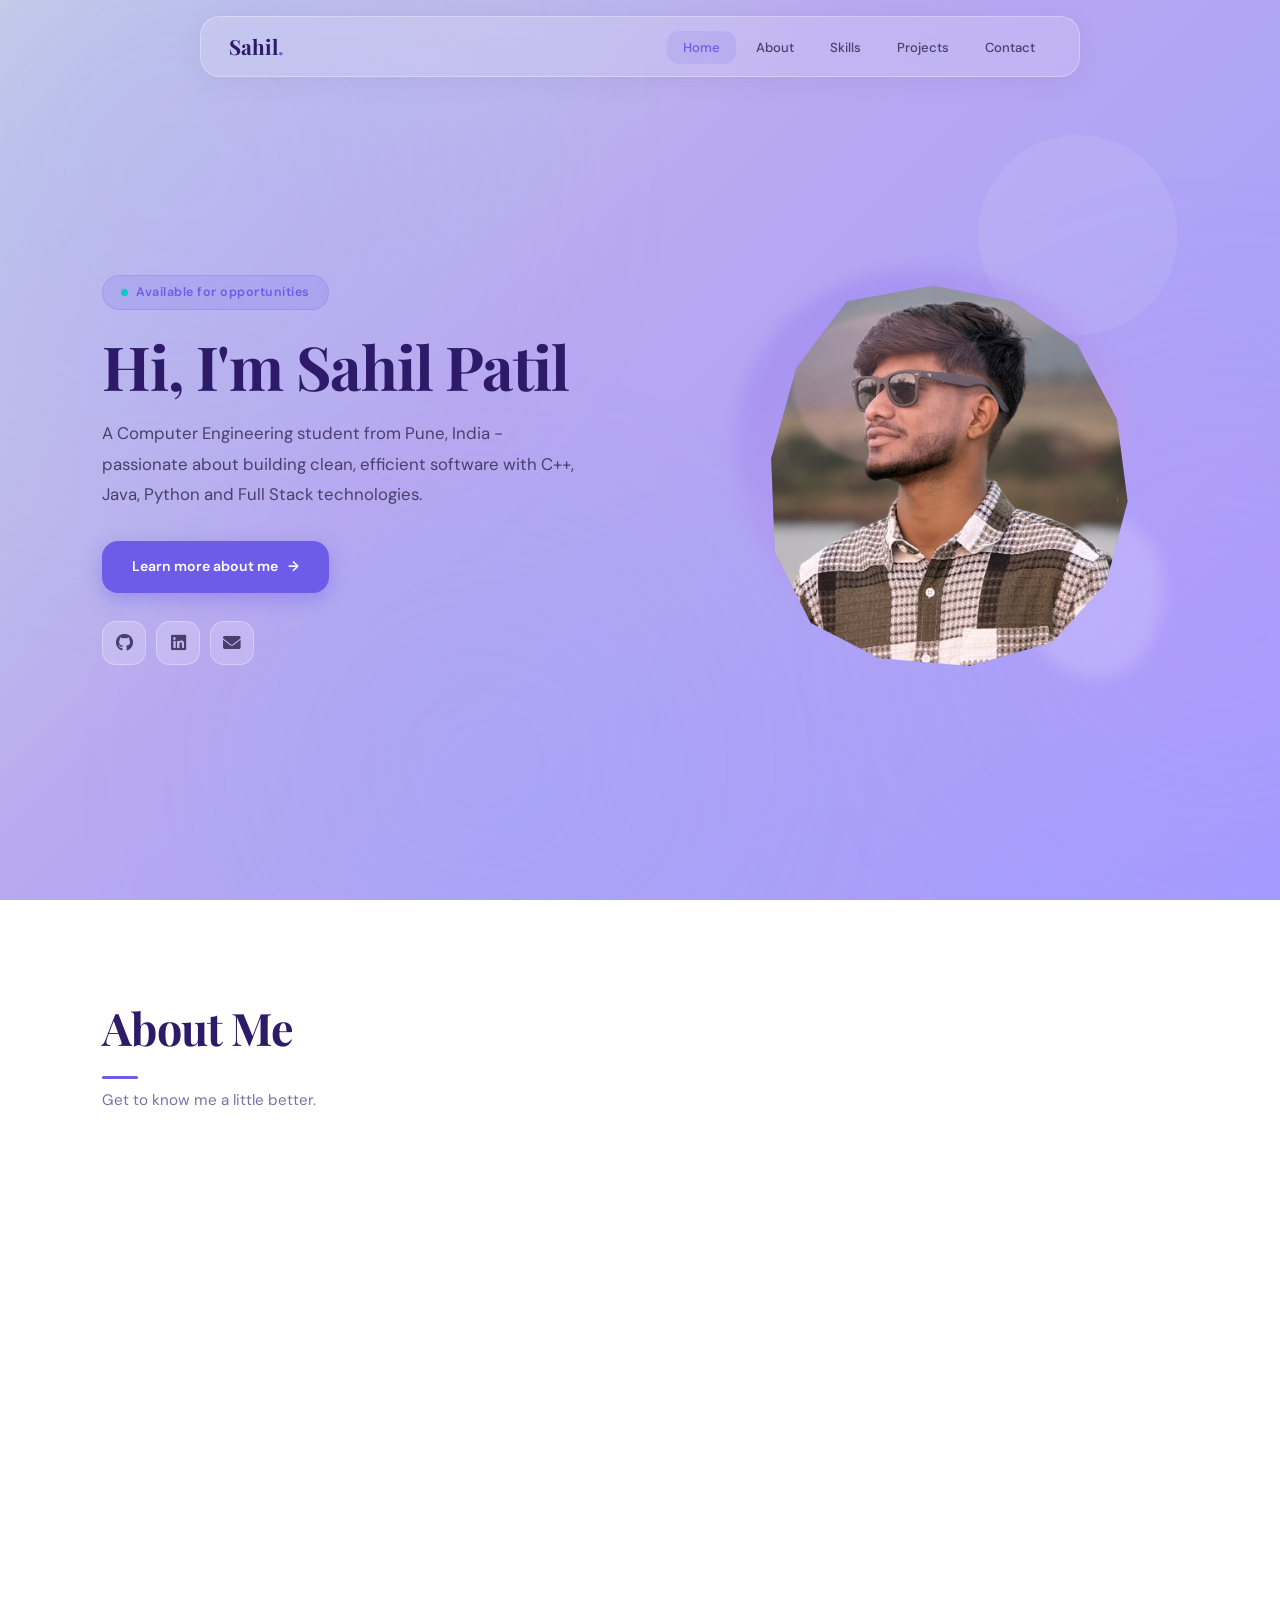
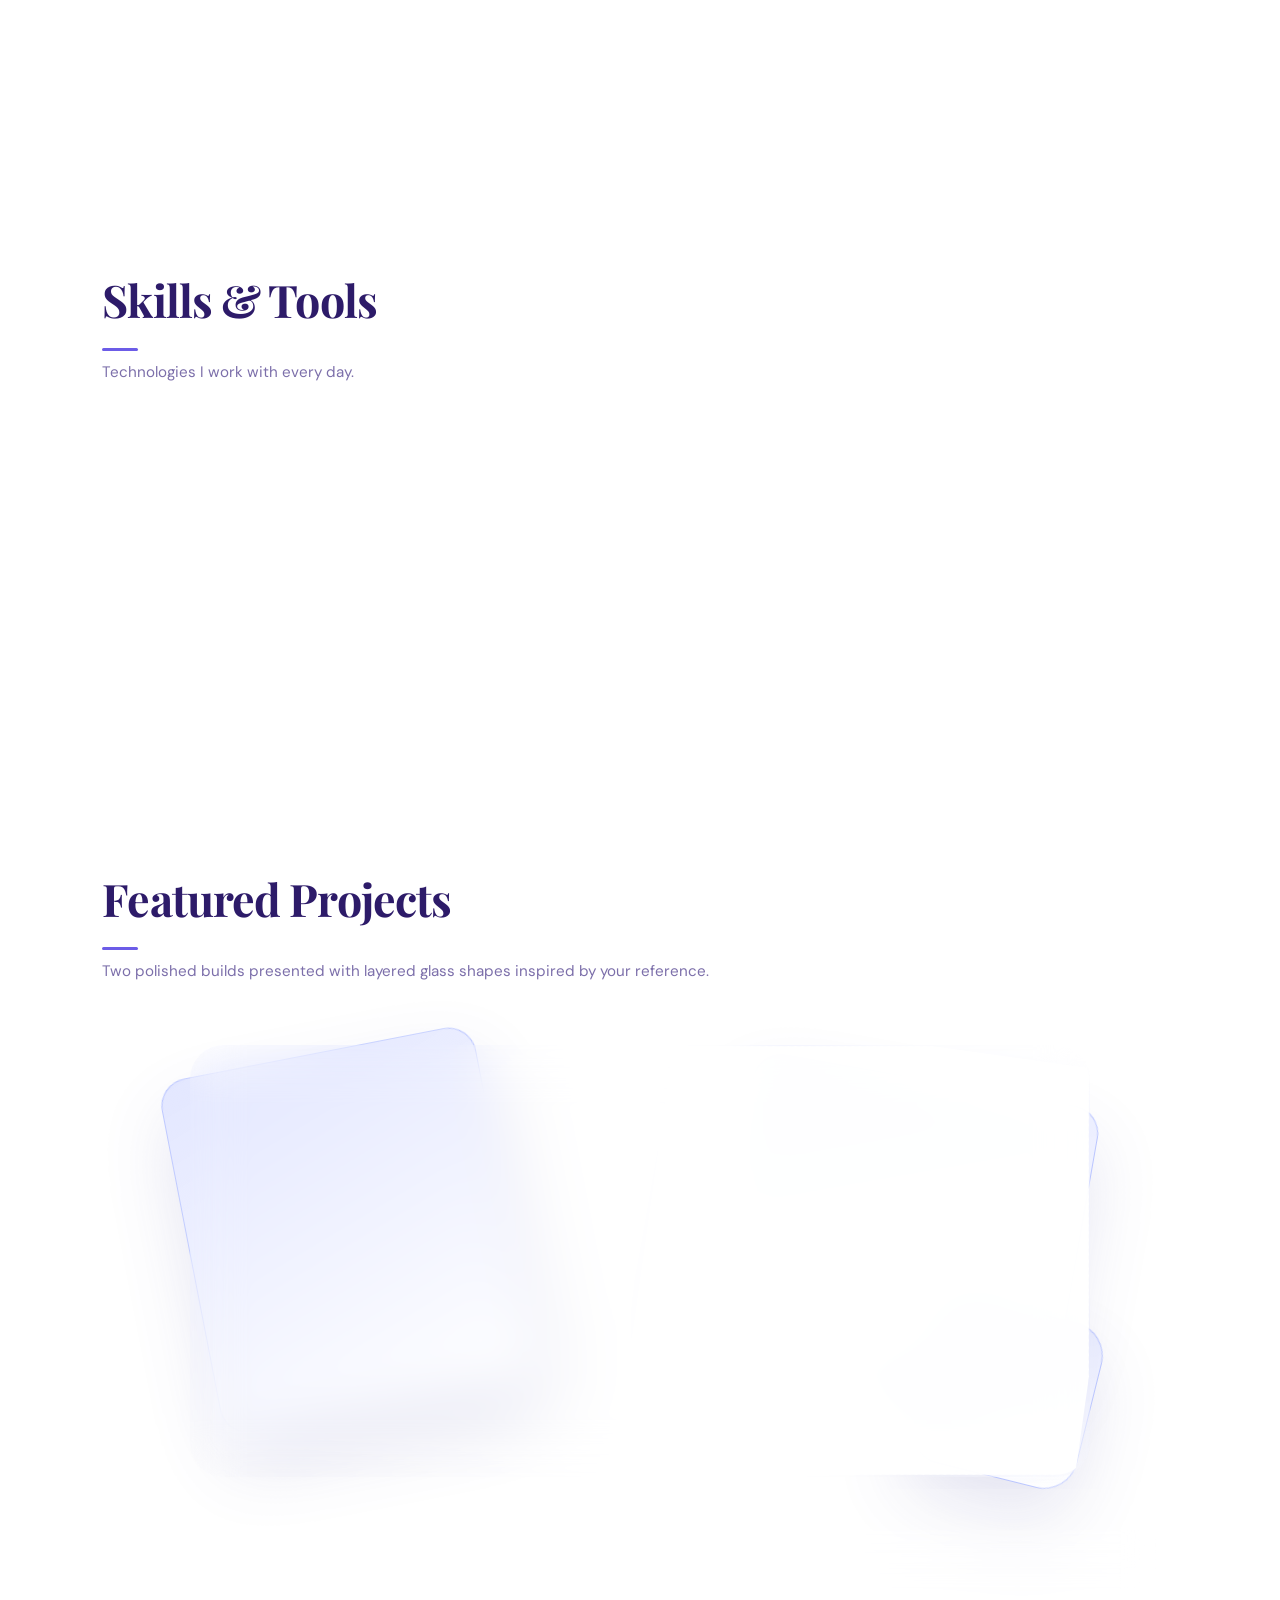
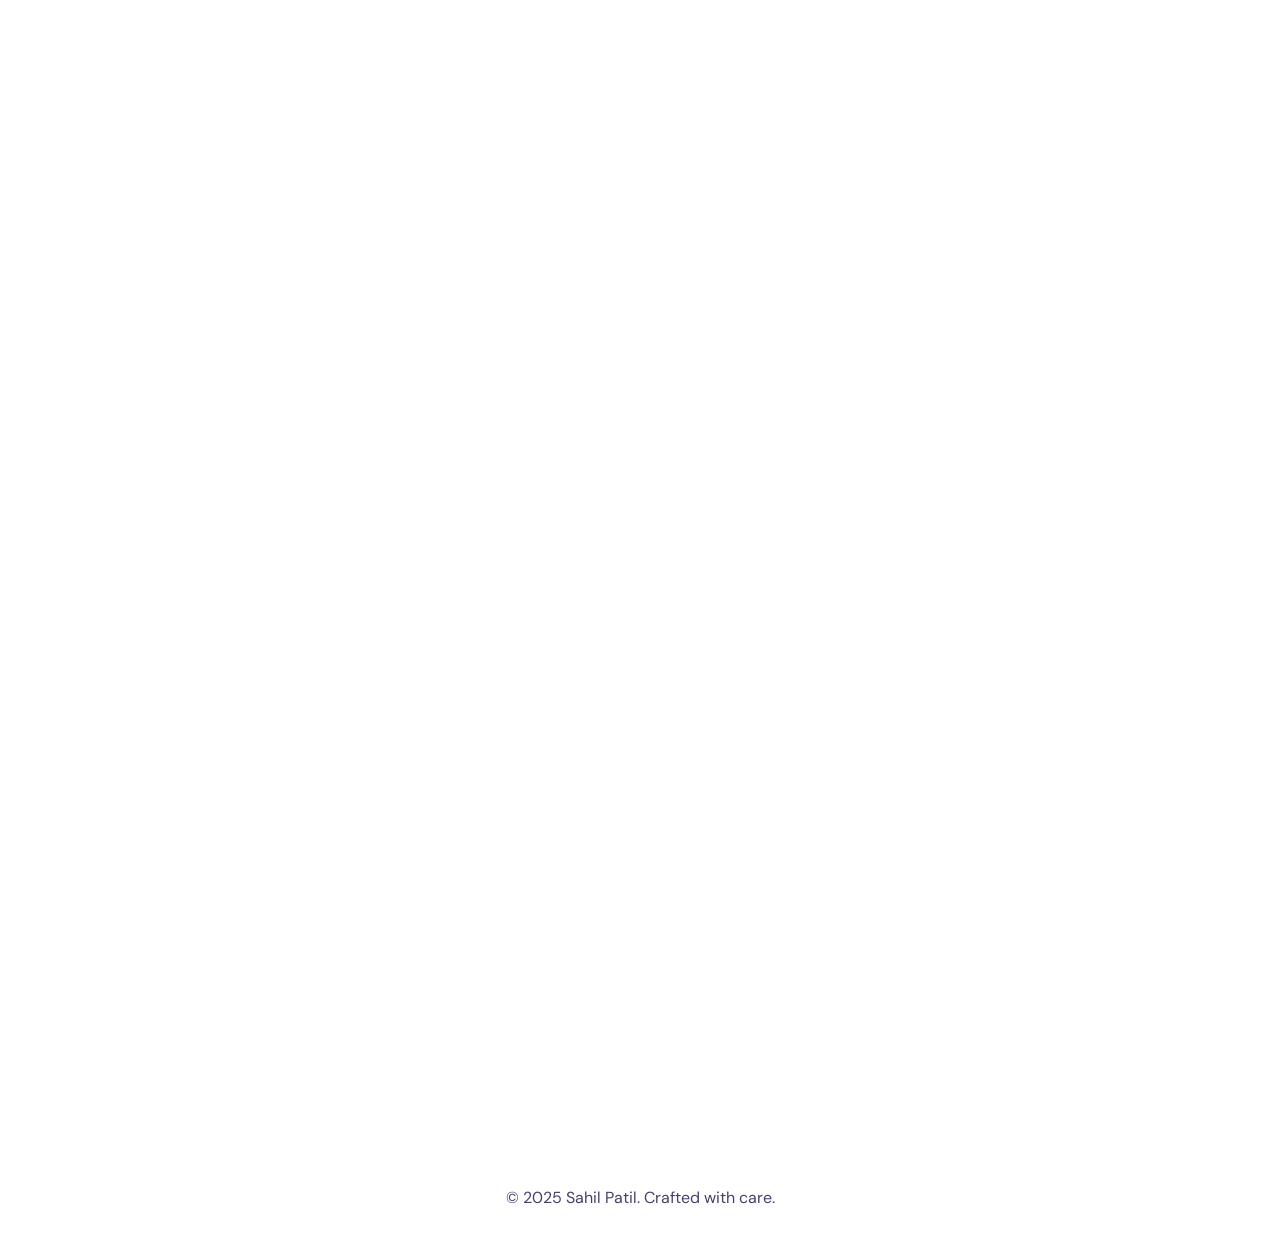
==== commit 446b996d: "Update Google site verification tag" ====
--- a/index.html
+++ b/index.html
@@ -5,7 +5,7 @@
     <meta name="viewport" content="width=device-width, initial-scale=1" />
 
     <meta name="msvalidate.01" content="4D3CF98474A55594F7B207BB0FA27F88" />
-    <meta name="google-site-verification" content="_X0WM1JjL7YLYz5HuSV7Nmz4EO0kqHpPnJhORUx6zeo" />
+    <meta name="google-site-verification" content="G3djIDZumVdbsTd2nMJiTBl1kPq7u6Z57LZMw2em6eI" />
 
     <title>Sahil Patil | Computer Engineering &amp; Full Stack Developer</title>
     <meta
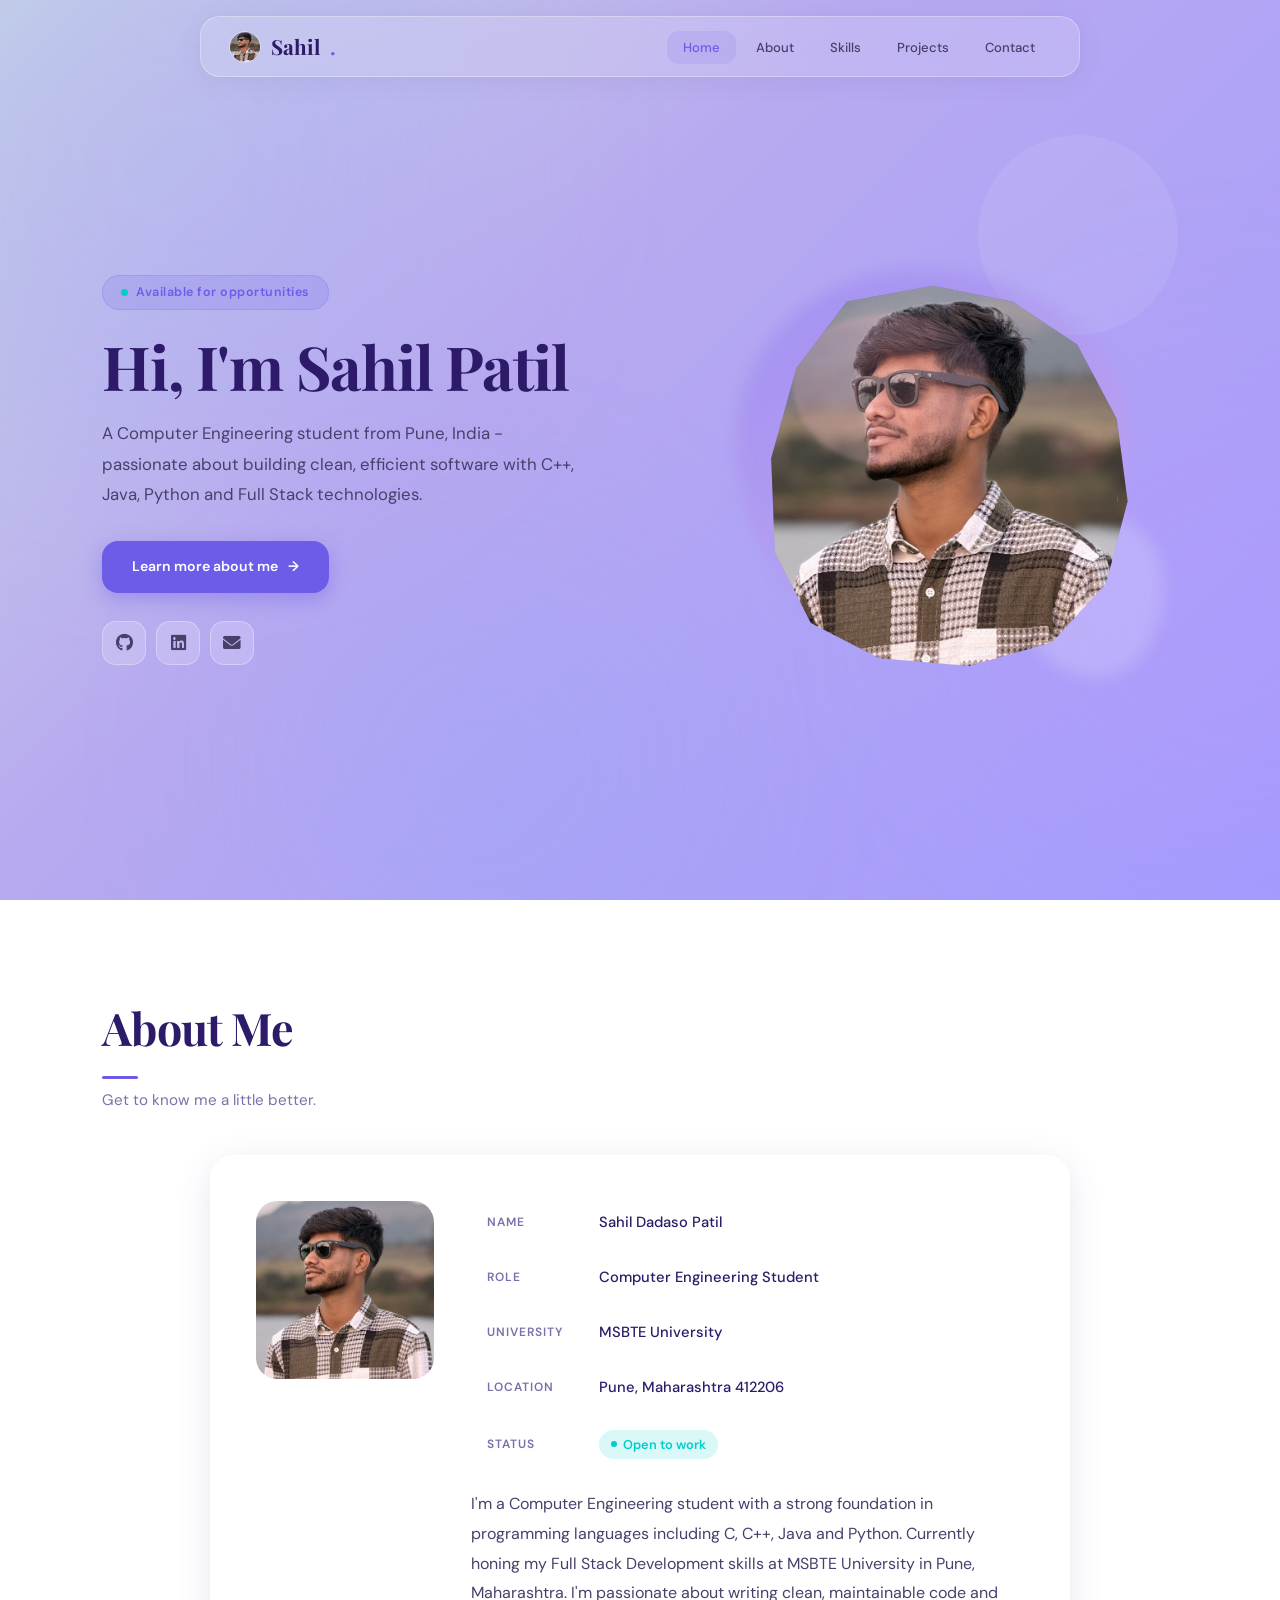
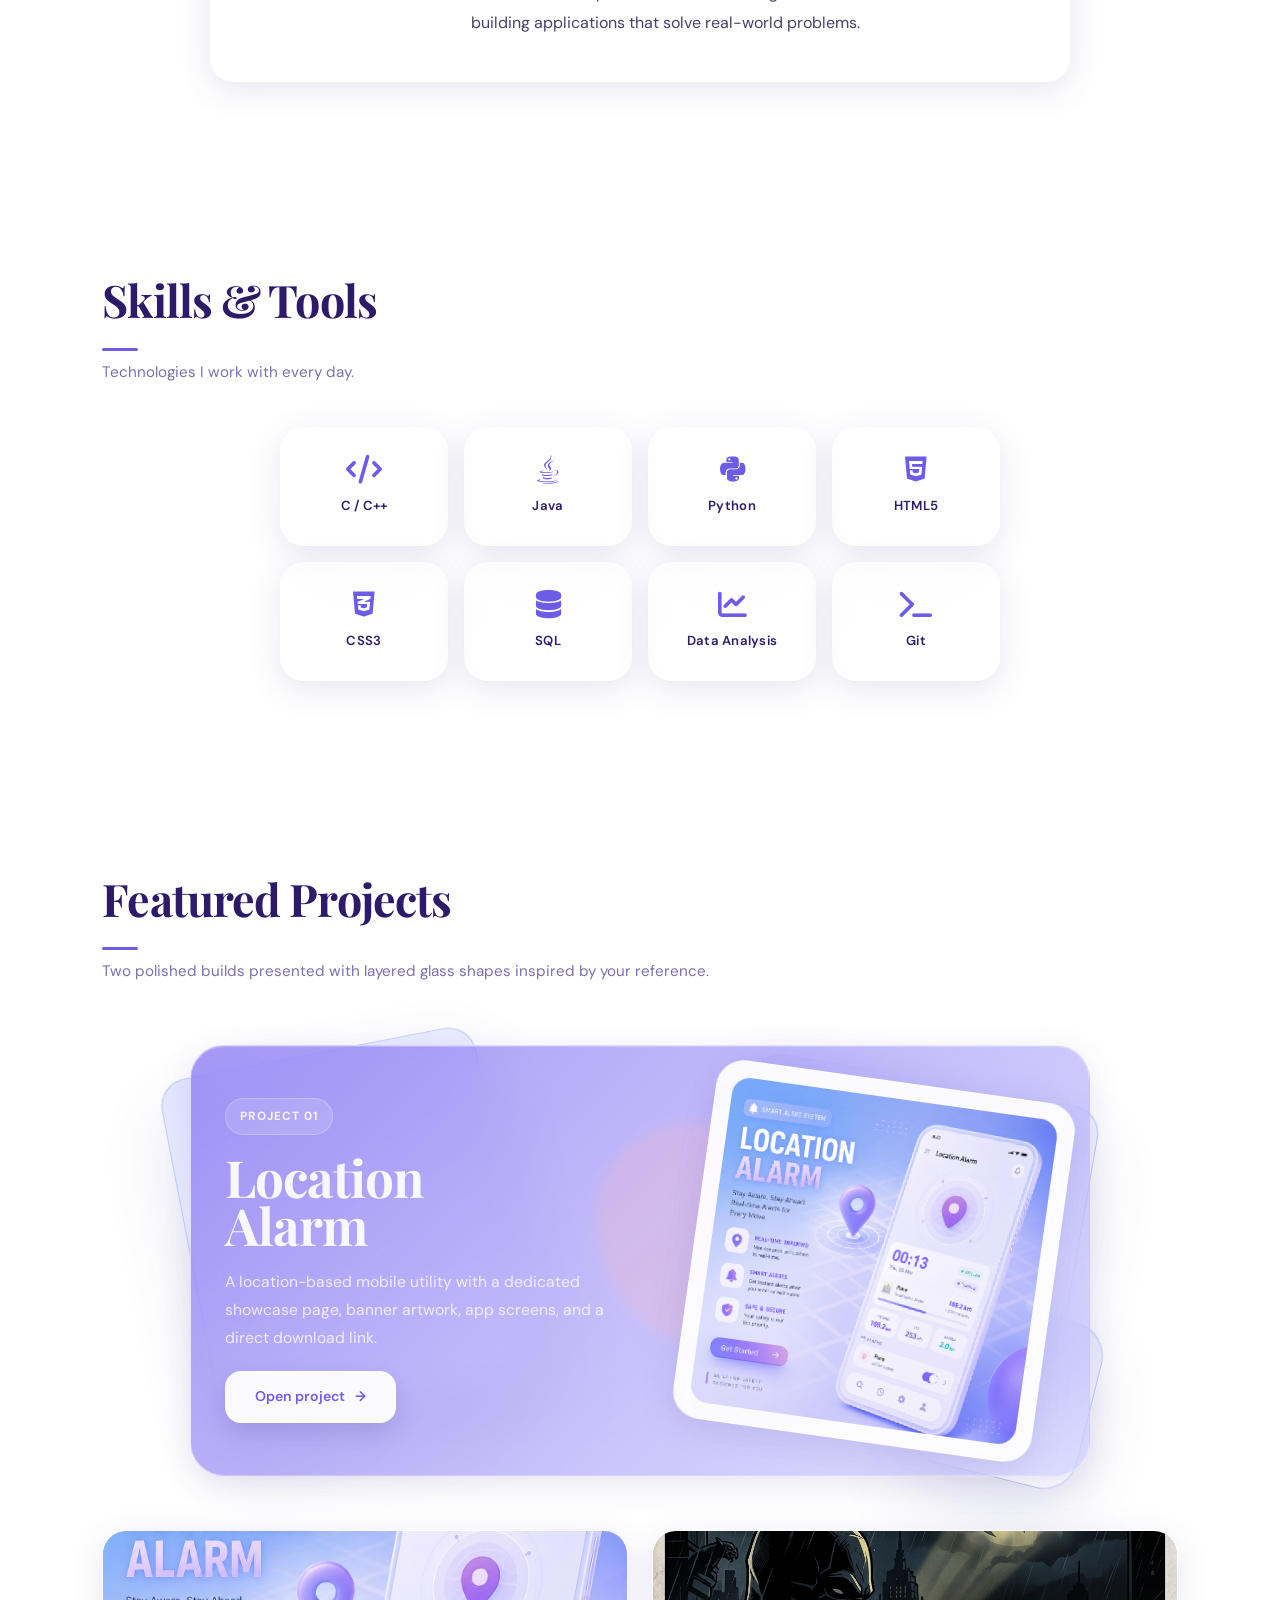
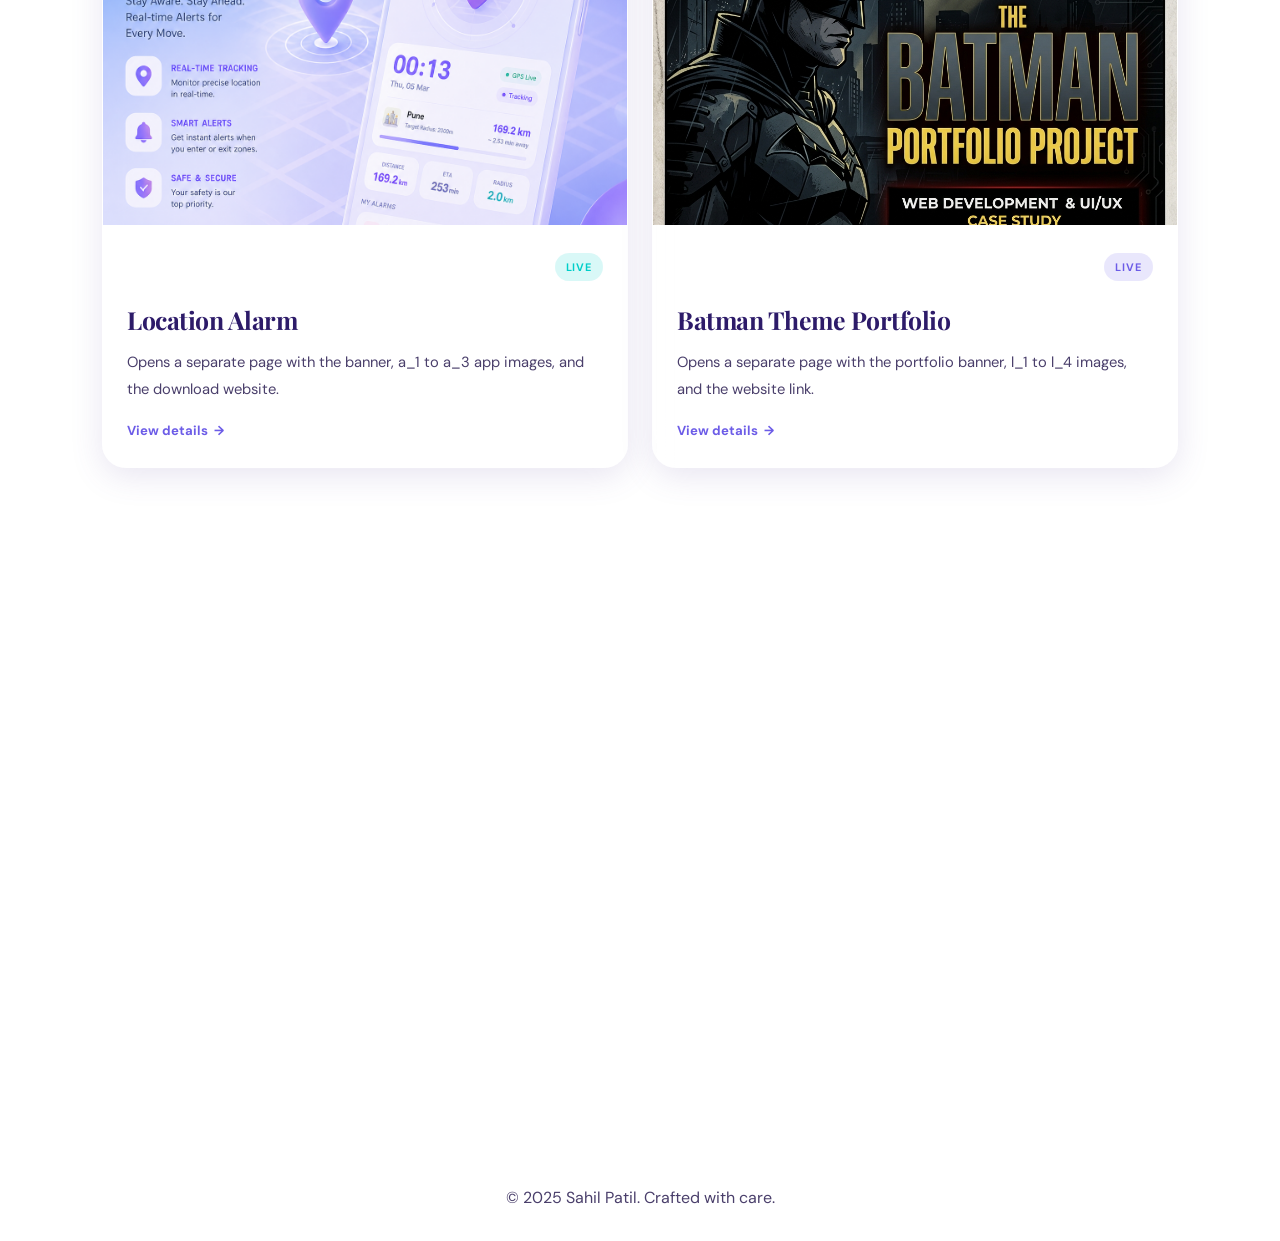
==== commit 66dc83b4: "Set kill.jpg as website logo and update social images" ====
--- a/index.html
+++ b/index.html
@@ -20,13 +20,13 @@
     <meta property="og:title" content="Sahil Patil | Computer Engineering &amp; Full Stack Developer" />
     <meta property="og:description" content="Computer Engineering student from Pune, India. Skilled in C++, Java, Python and Full Stack Development. View projects and skills." />
     <meta property="og:url" content="https://sahildpatil.netlify.app/" />
-    <meta property="og:image" content="https://sahildpatil.netlify.app/screenshot1.png" />
+    <meta property="og:image" content="https://sahildpatil.netlify.app/kill.jpg" />
     <meta property="og:site_name" content="Sahil Patil Portfolio" />
 
     <meta name="twitter:card" content="summary_large_image" />
     <meta name="twitter:title" content="Sahil Patil | Computer Engineering &amp; Full Stack Developer" />
     <meta name="twitter:description" content="Computer Engineering student from Pune, India. Skilled in C++, Java, Python and Full Stack Development. View projects and skills." />
-    <meta name="twitter:image" content="https://sahildpatil.netlify.app/screenshot1.png" />
+    <meta name="twitter:image" content="https://sahildpatil.netlify.app/kill.jpg" />
 
     <link rel="icon" href="kill.jpg" type="image/jpeg" />
 
@@ -87,7 +87,10 @@
 
     <header>
         <nav id="navbar" aria-label="Main navigation">
-            <div class="brand">Sahil<span class="accent">.</span></div>
+            <div class="brand">
+                <img src="kill.jpg" alt="Sahil Patil Logo" class="logo-img" />
+                Sahil<span class="accent">.</span>
+            </div>
             <ul class="nav-links" id="nav-menu">
                 <li><a href="#hero" class="active">Home</a></li>
                 <li><a href="#about">About</a></li>
--- a/style.css
+++ b/style.css
@@ -230,6 +230,17 @@
     font-family: 'Playfair Display', serif;
     font-size: 1.3rem; font-weight: 700;
     color: var(--text-primary);
+    display: flex;
+    align-items: center;
+    gap: 10px;
+}
+
+.logo-img {
+    width: 32px;
+    height: 32px;
+    border-radius: 50%;
+    object-fit: cover;
+    border: 1px solid var(--glass-border);
 }
 
 .brand .accent { color: var(--accent); }
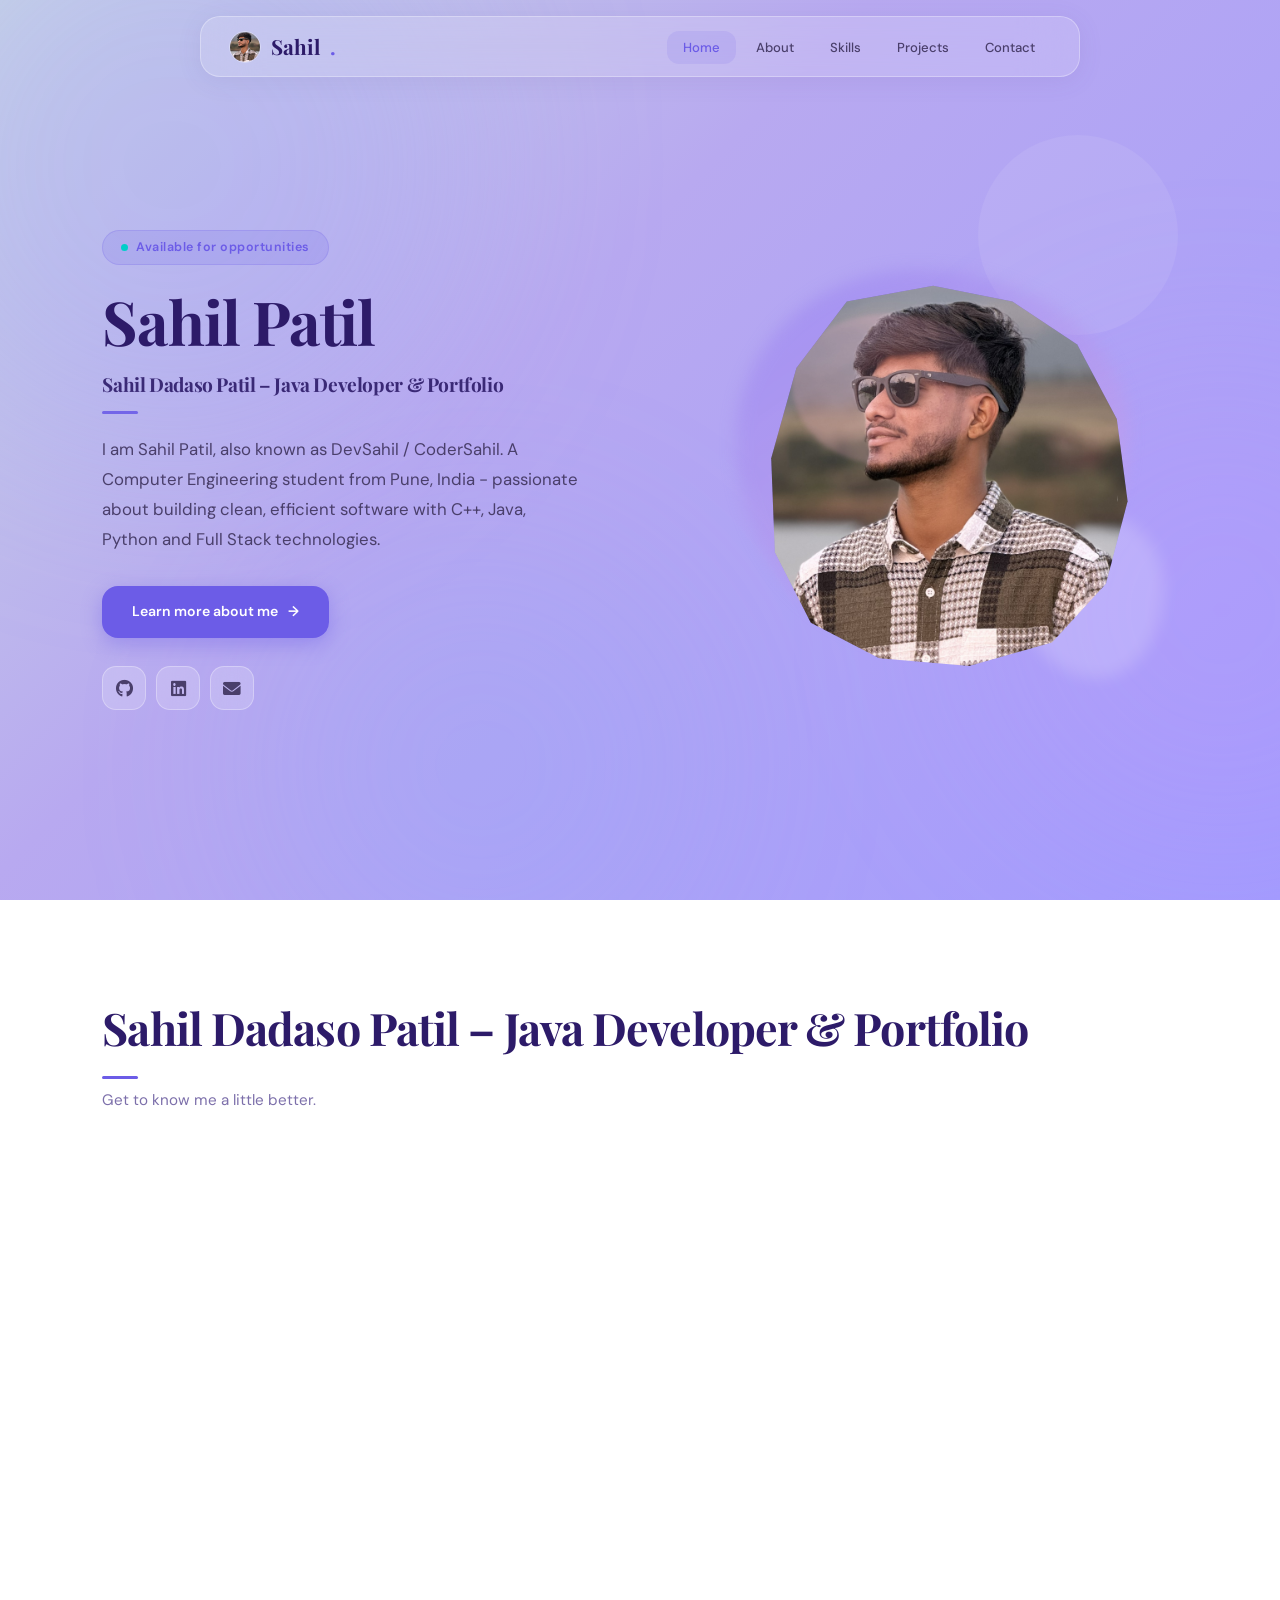
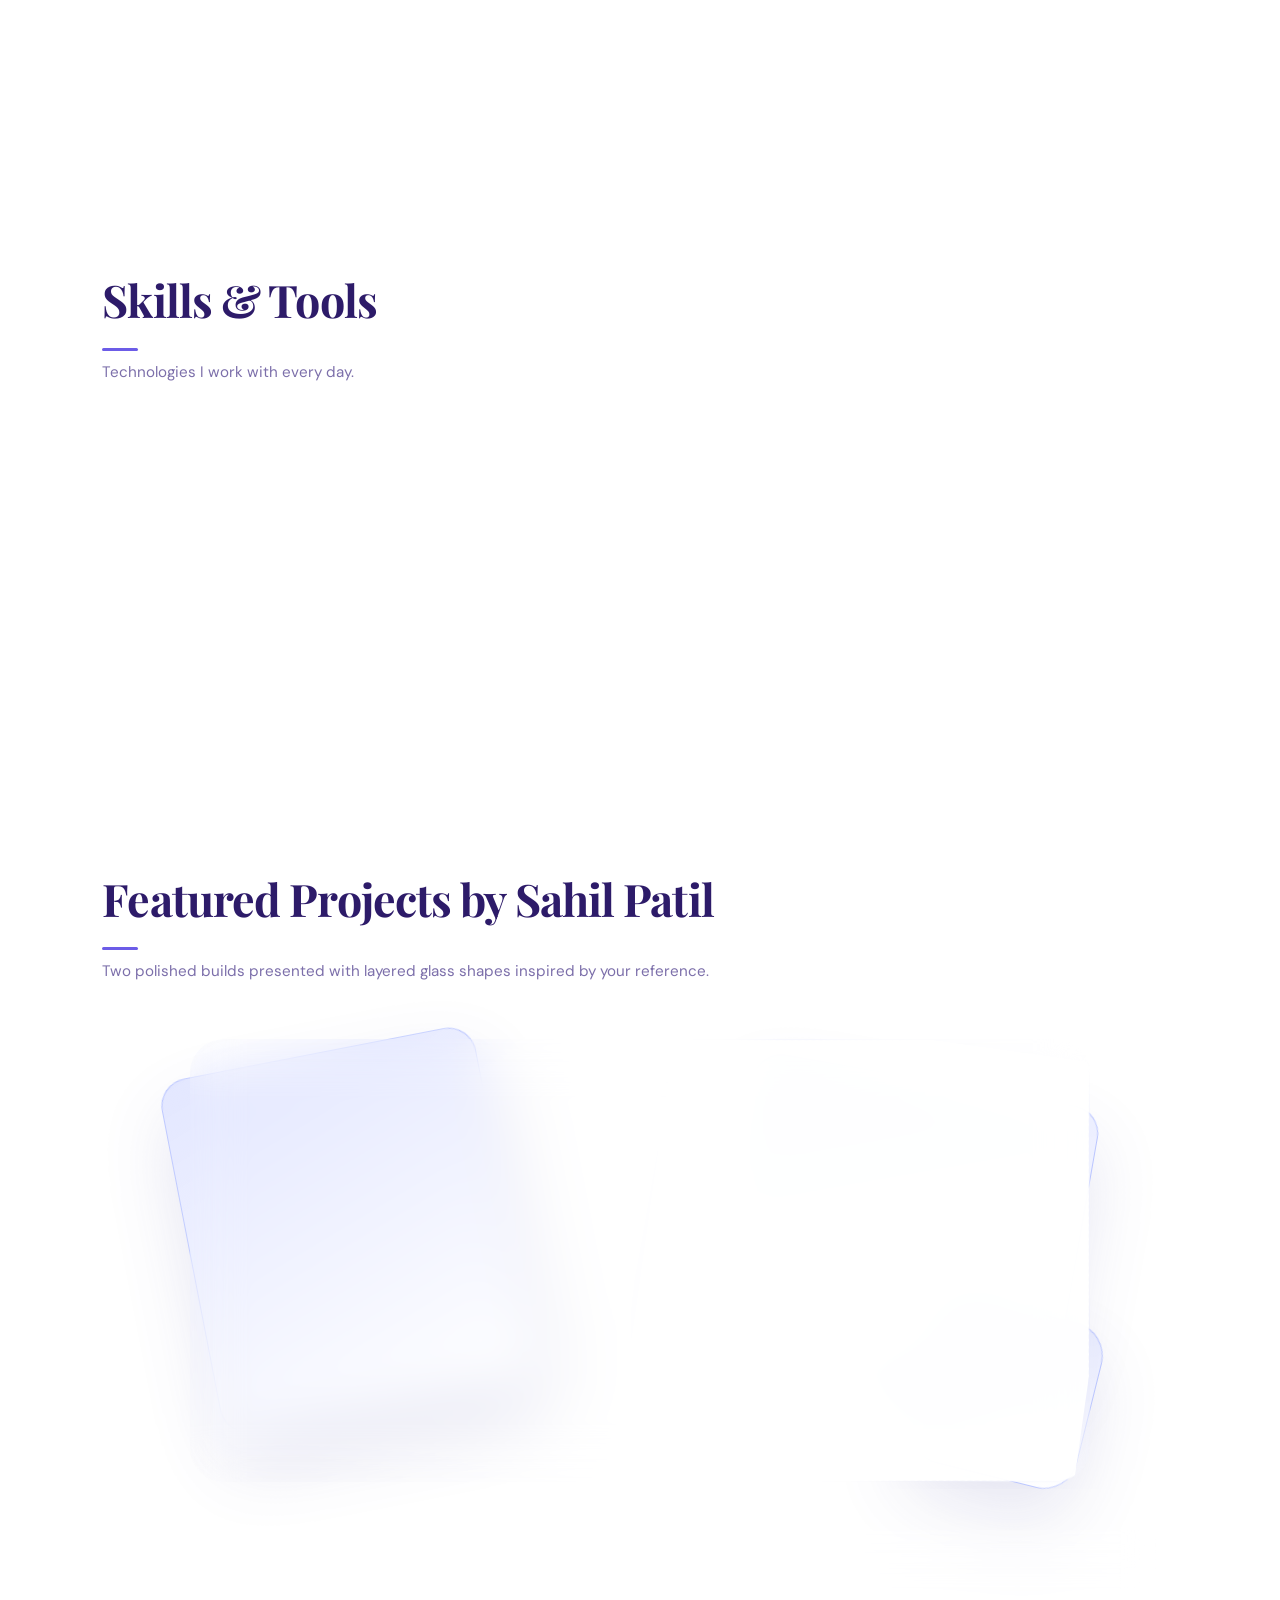
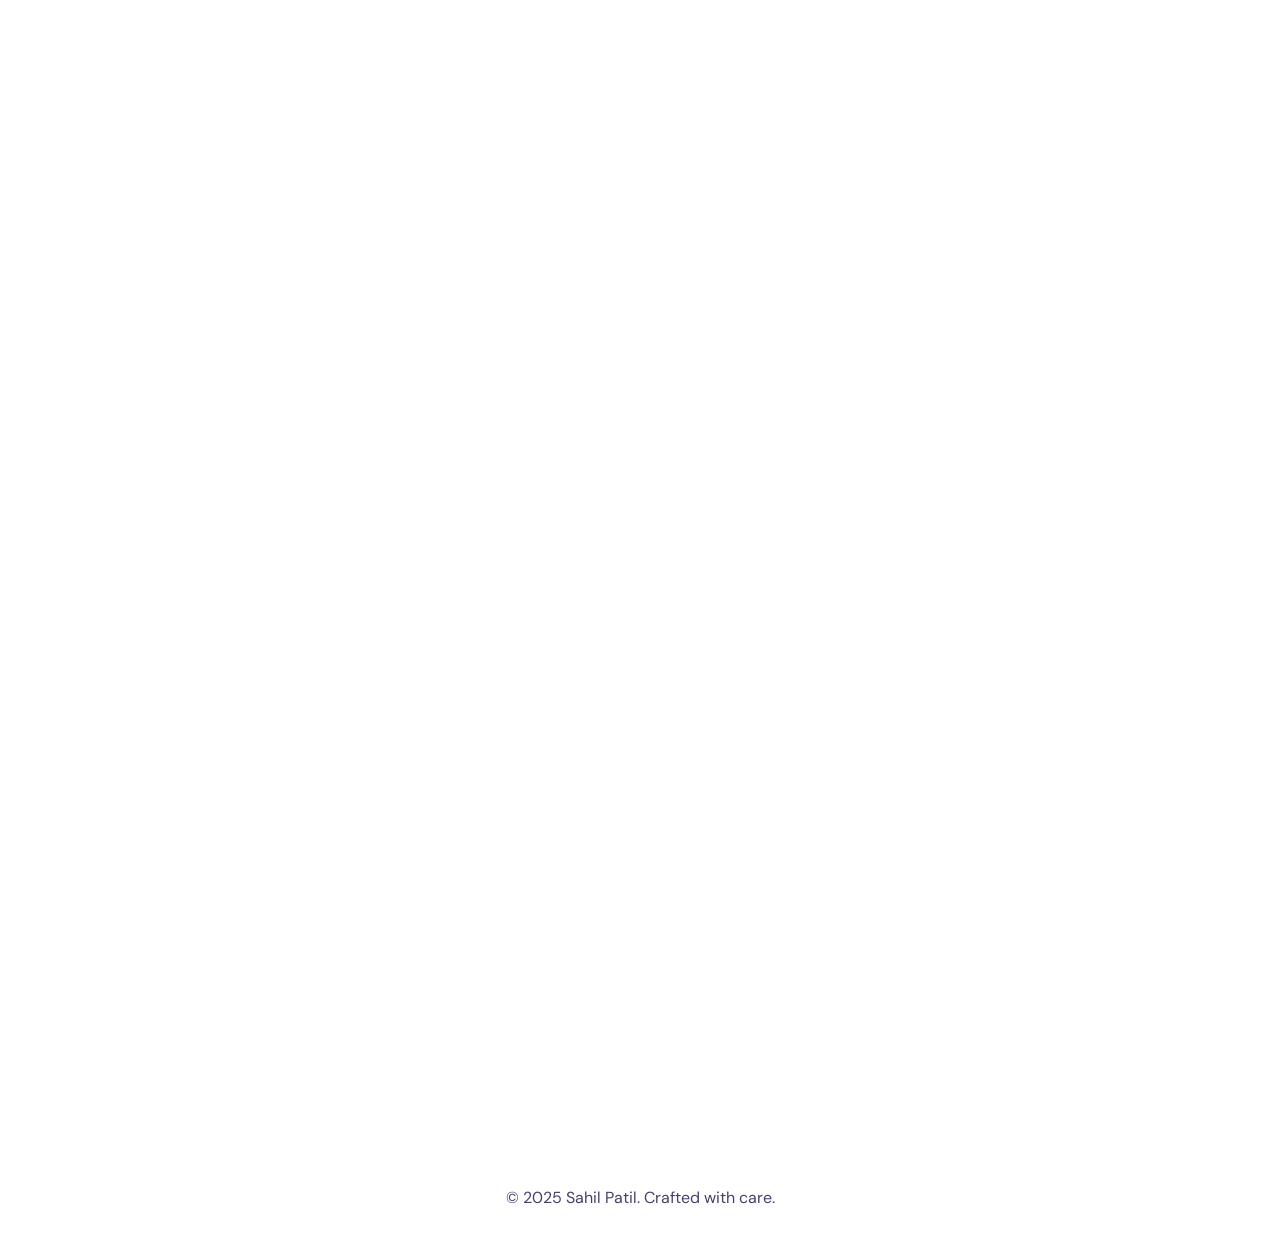
==== commit 685f7bfa: "Optimize SEO: rename images, update metadata, and add hidden keyword-rich pages" ====
--- a/index.html
+++ b/index.html
@@ -7,28 +7,28 @@
     <meta name="msvalidate.01" content="4D3CF98474A55594F7B207BB0FA27F88" />
     <meta name="google-site-verification" content="G3djIDZumVdbsTd2nMJiTBl1kPq7u6Z57LZMw2em6eI" />
 
-    <title>Sahil Patil | Computer Engineering &amp; Full Stack Developer</title>
+    <title>Sahil Patil | Sahil Dadaso Patil | DevSahil Portfolio</title>
     <meta
         name="description"
-        content="Sahil Patil - Computer Engineering student from Pune, India. Skilled in C++, Java, Python and Full Stack Development. View projects and skills."
+        content="Official website of Sahil Patil, a Computer Engineering student and Full Stack Developer based in Pune, India. Explore projects like Location Alarm and Batman Theme Portfolio."
     />
     <meta name="author" content="Sahil Patil" />
     <meta name="robots" content="index, follow" />
-    <link rel="canonical" href="https://sahildpatil.netlify.app/" />
+    <link rel="canonical" href="https://sahidpatil.onrender.com/" />
 
     <meta property="og:type" content="website" />
-    <meta property="og:title" content="Sahil Patil | Computer Engineering &amp; Full Stack Developer" />
-    <meta property="og:description" content="Computer Engineering student from Pune, India. Skilled in C++, Java, Python and Full Stack Development. View projects and skills." />
-    <meta property="og:url" content="https://sahildpatil.netlify.app/" />
-    <meta property="og:image" content="https://sahildpatil.netlify.app/kill.jpg" />
+    <meta property="og:title" content="Sahil Patil – Official Website | Full Stack Developer" />
+    <meta property="og:description" content="Explore the official portfolio of Sahil Patil. Discover projects, technical skills, and professional experience in Full Stack Development." />
+    <meta property="og:url" content="https://sahidpatil.onrender.com/" />
+    <meta property="og:image" content="https://sahidpatil.onrender.com/sahil-patil.jpg" />
     <meta property="og:site_name" content="Sahil Patil Portfolio" />
 
     <meta name="twitter:card" content="summary_large_image" />
-    <meta name="twitter:title" content="Sahil Patil | Computer Engineering &amp; Full Stack Developer" />
-    <meta name="twitter:description" content="Computer Engineering student from Pune, India. Skilled in C++, Java, Python and Full Stack Development. View projects and skills." />
-    <meta name="twitter:image" content="https://sahildpatil.netlify.app/kill.jpg" />
-
-    <link rel="icon" href="kill.jpg" type="image/jpeg" />
+    <meta name="twitter:title" content="Sahil Patil – Official Website | Full Stack Developer" />
+    <meta name="twitter:description" content="Explore the official portfolio of Sahil Patil. Discover projects, technical skills, and professional experience in Full Stack Development." />
+    <meta name="twitter:image" content="https://sahidpatil.onrender.com/sahil-patil.jpg" />
+
+    <link rel="icon" href="sahil-patil.jpg" type="image/jpeg" />
 
     <link
         rel="stylesheet"
@@ -45,9 +45,9 @@
         "@context": "https://schema.org",
         "@type": "Person",
         "name": "Sahil Patil",
-        "alternateName": "Sahil Dadaso Patil",
-        "url": "https://sahildpatil.netlify.app/",
-        "image": "https://sahildpatil.netlify.app/kill.jpg",
+        "alternateName": ["Sahil Dadaso Patil", "DevSahil", "CoderSahil"],
+        "url": "https://sahidpatil.onrender.com/",
+        "image": "https://sahidpatil.onrender.com/sahil-patil.jpg",
         "jobTitle": "Computer Engineering Student",
         "worksFor": {
             "@type": "EducationalOrganization",
@@ -88,7 +88,7 @@
     <header>
         <nav id="navbar" aria-label="Main navigation">
             <div class="brand">
-                <img src="kill.jpg" alt="Sahil Patil Logo" class="logo-img" />
+                <img src="sahil-patil.jpg" alt="Sahil Patil Logo" class="logo-img" />
                 Sahil<span class="accent">.</span>
             </div>
             <ul class="nav-links" id="nav-menu">
@@ -114,10 +114,11 @@
                         <span class="dot"></span>
                         Available for opportunities
                     </div>
-                    <h1 class="hero-title">Hi, I'm Sahil Patil</h1>
+                    <h1 class="hero-title">Sahil Patil</h1>
+                    <h2 class="hero-subtitle" style="font-size: 1.2rem; margin-top: -10px; margin-bottom: 20px; opacity: 0.9;">Sahil Dadaso Patil – Java Developer & Portfolio</h2>
                     <div class="hero-desc">
                         <p>
-                            A Computer Engineering student from Pune, India - passionate about building clean, efficient software with C++, Java, Python and Full Stack technologies.
+                            I am Sahil Patil, also known as DevSahil / CoderSahil. A Computer Engineering student from Pune, India - passionate about building clean, efficient software with C++, Java, Python and Full Stack technologies.
                         </p>
                     </div>
                     <a href="#about" class="btn-primary">
@@ -137,7 +138,7 @@
                         <div class="profile-blob profile-blob-back" aria-hidden="true"></div>
                         <div class="profile-blob profile-blob-front" aria-hidden="true"></div>
                         <div class="profile-blob-image">
-                            <img src="kill.jpg" alt="Sahil Patil - Computer Engineering Student from Pune, India" class="profile-img" width="340" height="340" />
+                            <img src="sahil-patil.jpg" alt="Sahil Patil Developer - Sahil Dadaso Patil Portfolio" class="profile-img" width="340" height="340" />
                         </div>
                     </div>
                 </div>
@@ -146,13 +147,13 @@
 
         <section id="about" aria-label="About Sahil Patil">
             <div class="section-header" data-aos="fade-up">
-                <h2>About Me</h2>
+                <h2>Sahil Dadaso Patil – Java Developer & Portfolio</h2>
                 <p class="section-subtitle">Get to know me a little better.</p>
             </div>
             <div class="about-card glass" data-aos="fade-up" data-aos-delay="100">
                 <div class="about-grid">
                     <div class="about-photo">
-                        <img src="kill.jpg" alt="Sahil Dadaso Patil portrait" width="200" height="200" />
+                        <img src="sahil-patil.jpg" alt="Sahil Patil - Sahil Dadaso Patil Developer portrait" width="200" height="200" />
                     </div>
                     <div class="about-info">
                         <div class="info-grid">
@@ -230,7 +231,7 @@
 
         <section id="projects" aria-label="Projects">
             <div class="section-header" data-aos="fade-up">
-                <h2>Featured Projects</h2>
+                <h2>Featured Projects by Sahil Patil</h2>
                 <p class="section-subtitle">Two polished builds presented with layered glass shapes inspired by your reference.</p>
             </div>
 
@@ -243,7 +244,7 @@
                 <article class="hero-project glass">
                     <div class="hero-project-copy">
                         <span class="project-chip">Project 01</span>
-                        <h3>Location Alarm</h3>
+                        <h3>Location Alarm by Sahil Patil</h3>
                         <p>
                             A location-based mobile utility with a dedicated showcase page, banner artwork, app screens, and a direct download link.
                         </p>
@@ -254,7 +255,7 @@
                     </div>
 
                     <a href="location-alarm.html" class="hero-project-visual glass" aria-label="Open Location Alarm project page">
-                        <img src="a_b.png" alt="Location Alarm banner preview" class="hero-project-banner" />
+                        <img src="a_b.png" alt="Location Alarm by Sahil Patil banner preview" class="hero-project-banner" />
                     </a>
                 </article>
 
@@ -269,14 +270,14 @@
             <div class="project-duo">
                 <article class="project-panel glass" data-aos="fade-right" data-aos-delay="120">
                     <a href="location-alarm.html" class="project-panel-media" aria-label="Open Location Alarm project page">
-                        <img src="a_b.png" alt="Location Alarm app banner" />
+                        <img src="a_b.png" alt="Location Alarm by Sahil Patil app banner" />
                     </a>
                     <div class="project-panel-body">
                         <div class="project-panel-topline">
                             <span class="project-chip">Utility App</span>
                             <span class="project-status completed">Live</span>
                         </div>
-                        <h3>Location Alarm</h3>
+                        <h3>Location Alarm by Sahil Patil</h3>
                         <p>Opens a separate page with the banner, a_1 to a_3 app images, and the download website.</p>
                         <a href="location-alarm.html" class="project-link">View details <span>&rarr;</span></a>
                     </div>
@@ -284,14 +285,14 @@
 
                 <article class="project-panel glass" data-aos="fade-left" data-aos-delay="180">
                     <a href="batman-portfolio.html" class="project-panel-media" aria-label="Open Batman Theme Portfolio project page">
-                        <img src="pf_b.png" alt="Batman theme portfolio banner" />
+                        <img src="pf_b.png" alt="Batman theme portfolio by Sahil Patil banner" />
                     </a>
                     <div class="project-panel-body">
                         <div class="project-panel-topline">
                             <span class="project-chip">Portfolio</span>
                             <span class="project-status archived">Live</span>
                         </div>
-                        <h3>Batman Theme Portfolio</h3>
+                        <h3>Batman Theme Portfolio by Sahil Patil</h3>
                         <p>Opens a separate page with the portfolio banner, l_1 to l_4 images, and the website link.</p>
                         <a href="batman-portfolio.html" class="project-link">View details <span>&rarr;</span></a>
                     </div>
@@ -301,7 +302,7 @@
 
         <section id="contact" aria-label="Contact Sahil Patil">
             <div class="section-header" data-aos="fade-up">
-                <h2>Get In Touch</h2>
+                <h2>Contact Sahil Patil</h2>
                 <p class="section-subtitle">Have a question or want to collaborate? I'd love to hear from you.</p>
             </div>
             <div class="contact-card glass" data-aos="fade-up" data-aos-delay="100">
--- a/style.css
+++ b/style.css
@@ -367,6 +367,30 @@
 .btn-primary .arrow { transition: transform var(--speed-fast); }
 .btn-primary:hover .arrow { transform: translateX(5px); }
 
+.btn-secondary {
+    display: inline-flex;
+    align-items: center;
+    padding: 10px 20px;
+    background: rgba(255, 255, 255, 0.2);
+    backdrop-filter: blur(8px);
+    border: 1px solid rgba(255, 255, 255, 0.3);
+    color: var(--text-primary);
+    font-family: 'DM Sans', sans-serif;
+    font-size: 0.88rem;
+    font-weight: 600;
+    text-decoration: none;
+    border-radius: 12px;
+    transition: all var(--speed-fast) ease;
+}
+
+.btn-secondary:hover {
+    background: var(--accent);
+    color: #fff;
+    border-color: var(--accent);
+    transform: translateY(-2px);
+    box-shadow: 0 4px 12px var(--accent-glow);
+}
+
 .social-links { margin-top: 28px; display: flex; gap: 10px; }
 
 .social-icon {
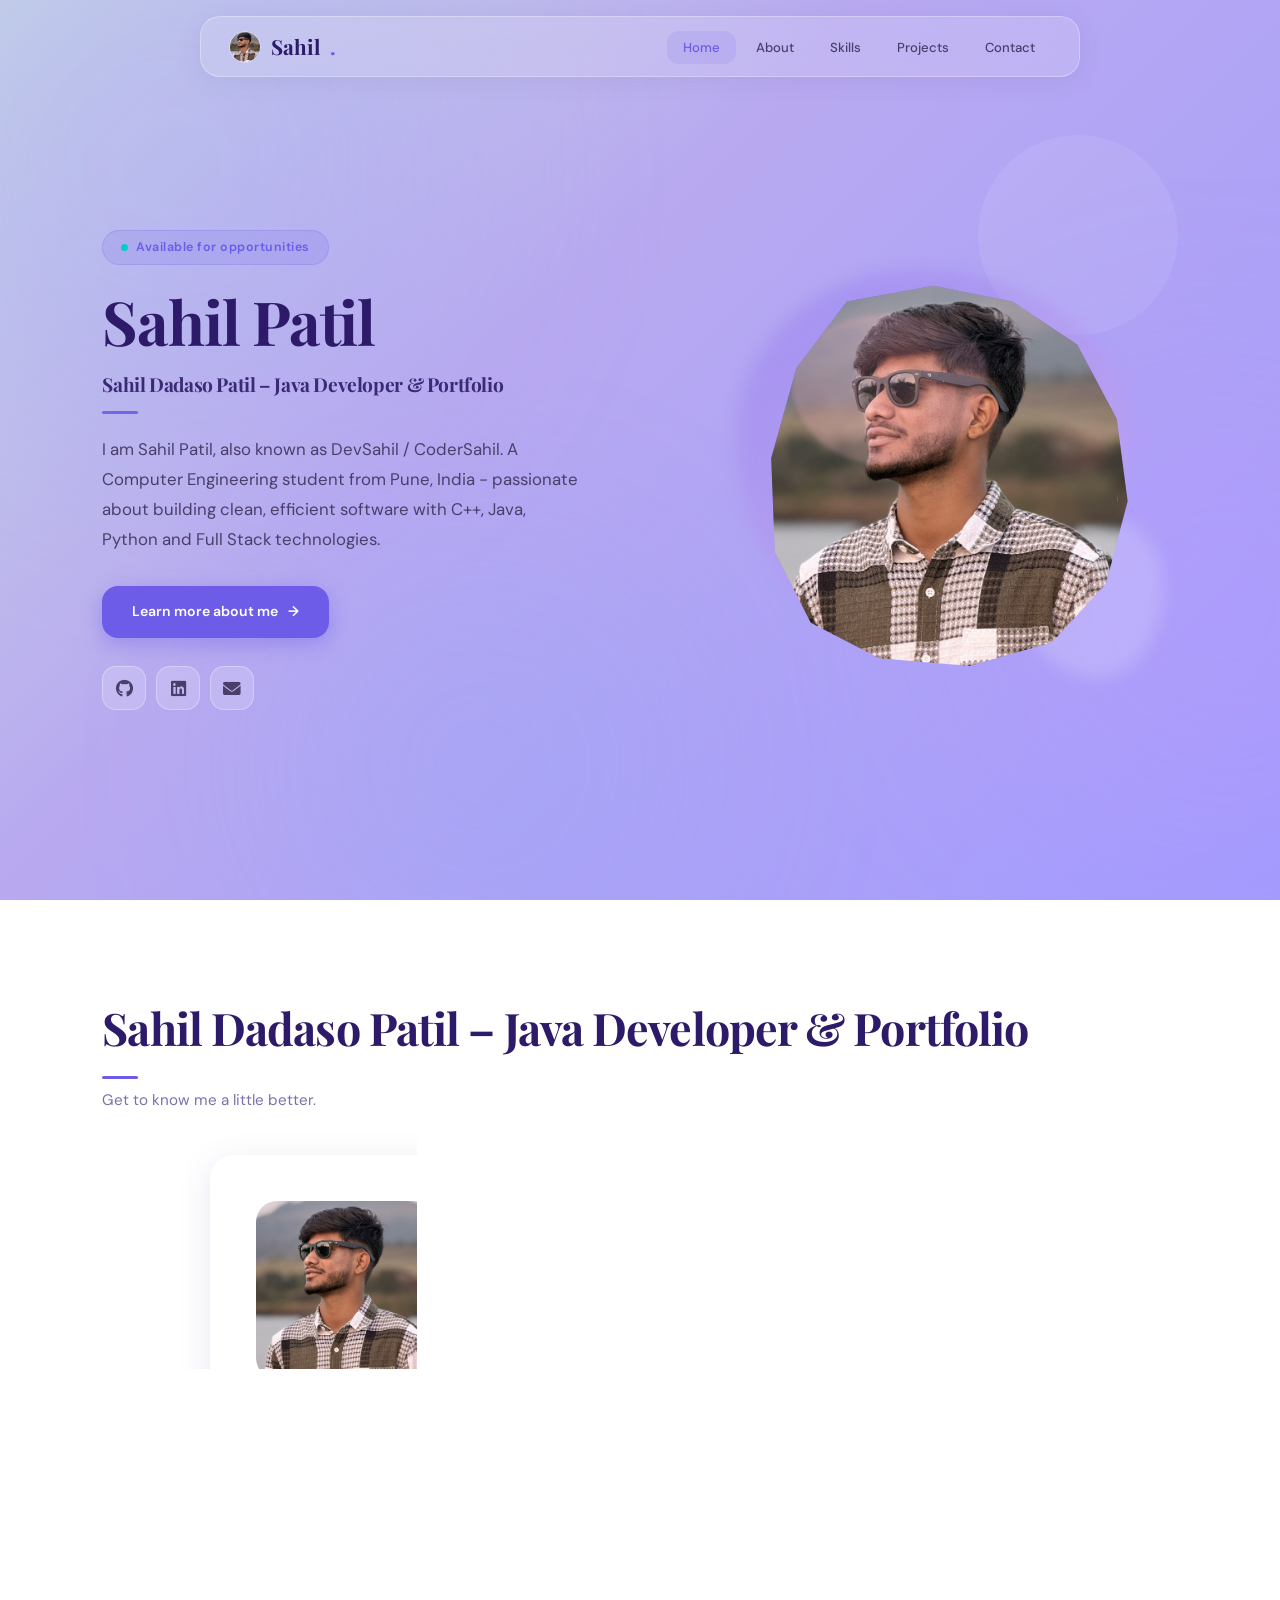
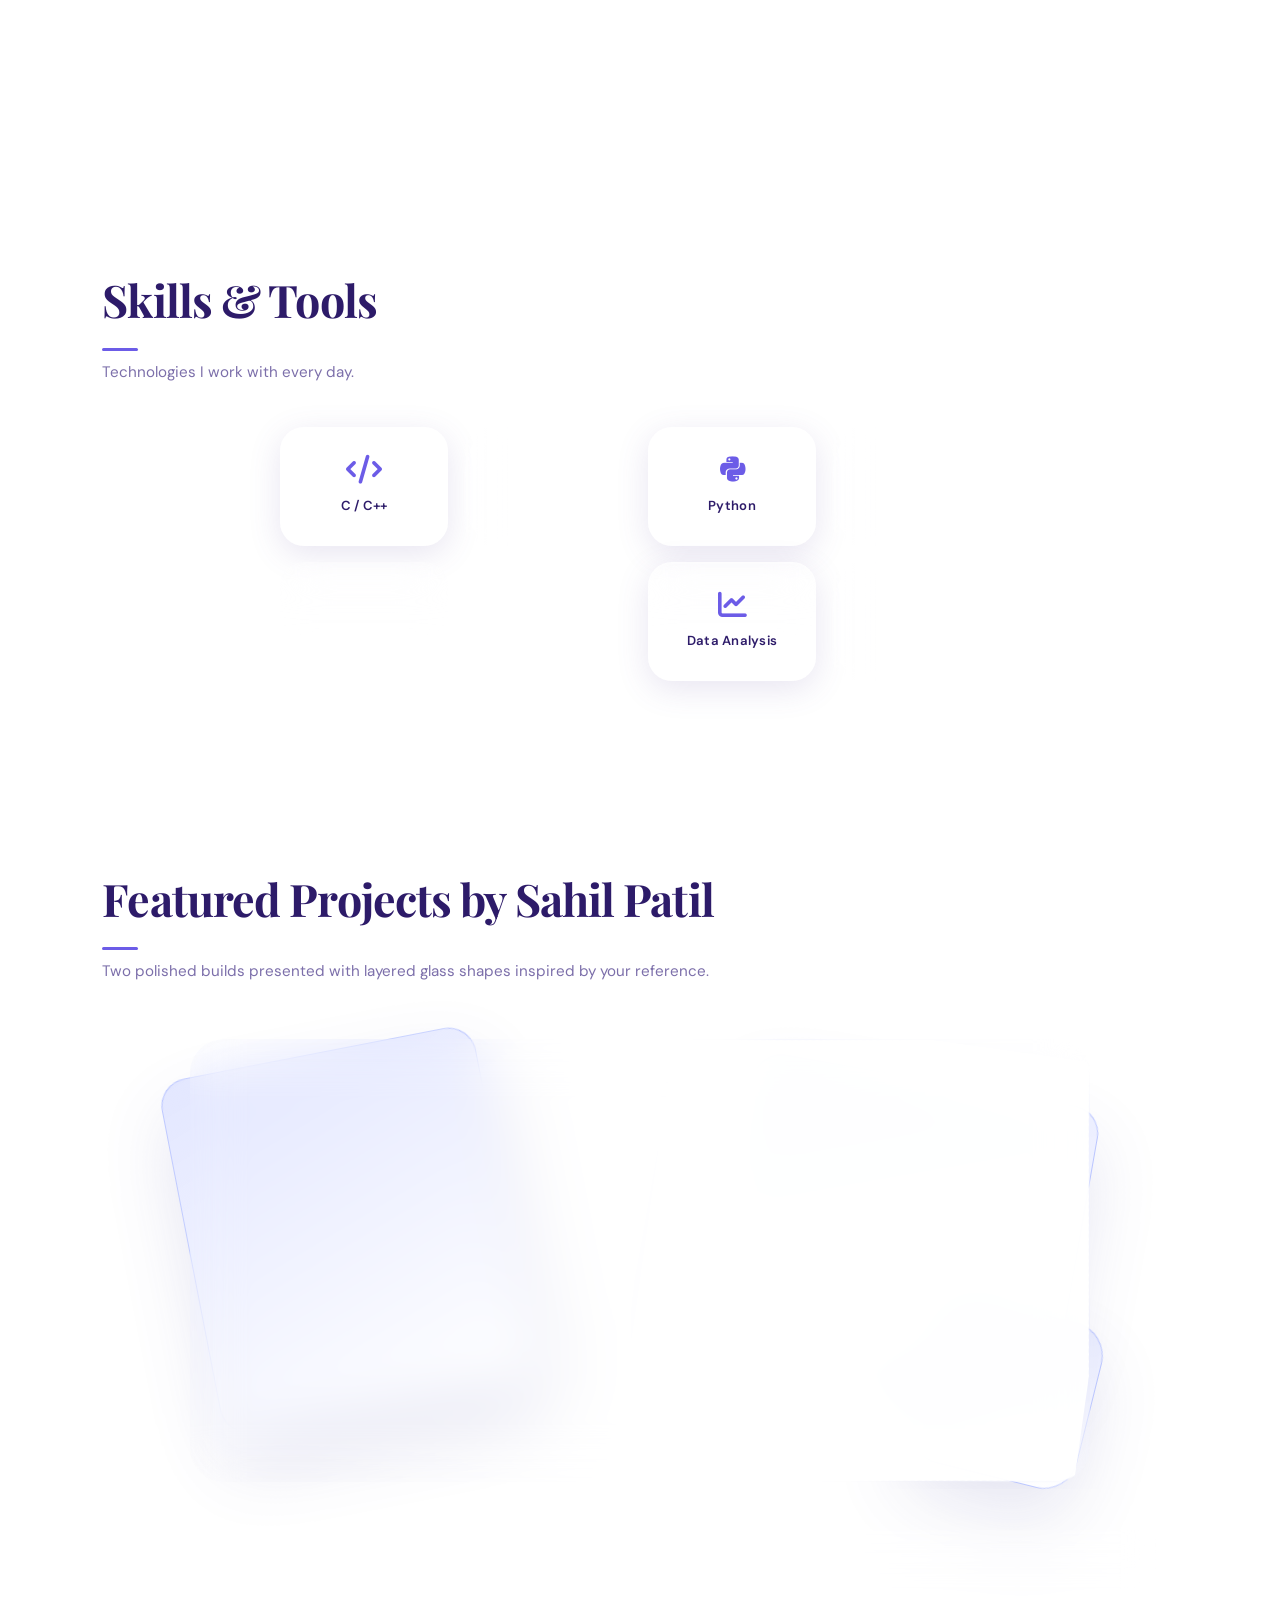
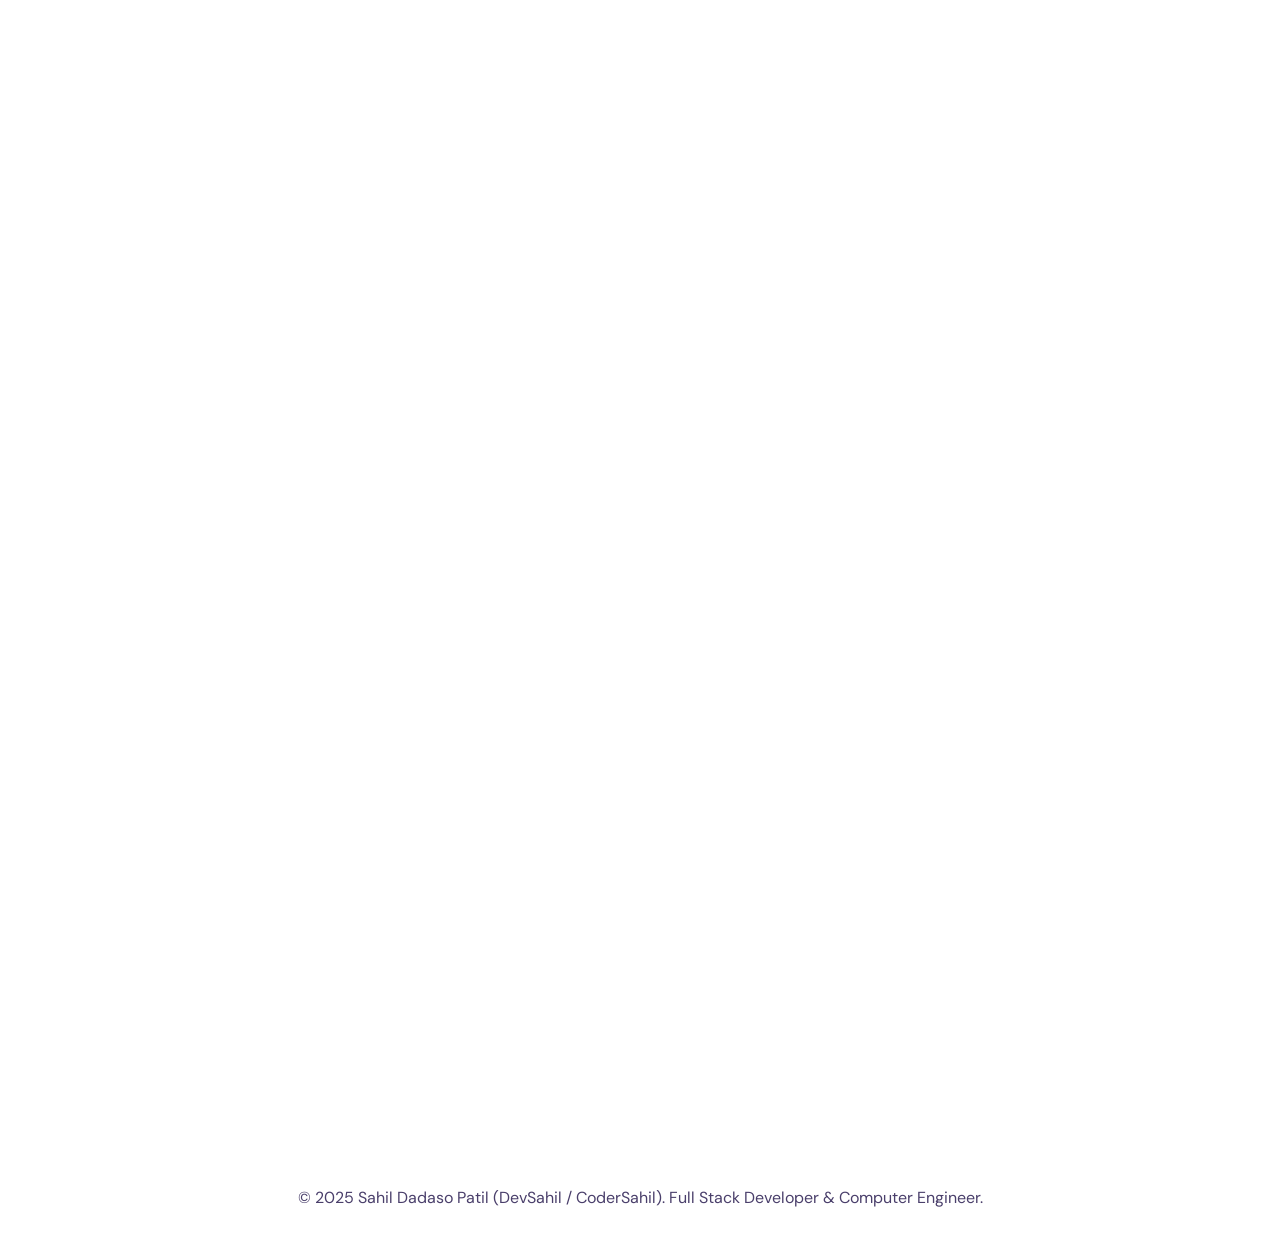
==== commit ab2e7f3e: "Deep SEO Expert Optimization: added explicit meta keywords, advanced ProfilePage and WebSite schema," ====
--- a/index.html
+++ b/index.html
@@ -12,6 +12,7 @@
         name="description"
         content="Official website of Sahil Patil, a Computer Engineering student and Full Stack Developer based in Pune, India. Explore projects like Location Alarm and Batman Theme Portfolio."
     />
+    <meta name="keywords" content="Sahil Patil, Sahil Dadaso Patil, CoderSahil, DevSahil, Coder Sahil, Java Developer Pune, MSBTE University, Computer Engineering Student, sahil9033" />
     <meta name="author" content="Sahil Patil" />
     <meta name="robots" content="index, follow" />
     <link rel="canonical" href="https://sahidpatil.onrender.com/" />
@@ -67,6 +68,13 @@
             "https://www.linkedin.com/in/sahil-dadaso-patil/",
             "https://www.instagram.com/itx._sahil_/"
         ]
+    },
+    {
+        "@context": "https://schema.org",
+        "@type": "WebSite",
+        "name": "Sahil Patil Portfolio",
+        "alternateName": ["DevSahil", "CoderSahil"],
+        "url": "https://sahidpatil.onrender.com/"
     }
     </script>
 </head>
@@ -318,7 +326,7 @@
     </main>
 
     <footer>
-        <p>&copy; 2025 Sahil Patil. Crafted with care.</p>
+        <p>&copy; 2025 Sahil Dadaso Patil (DevSahil / CoderSahil). Full Stack Developer & Computer Engineer.</p>
     </footer>
 
     <script src="https://unpkg.com/aos@2.3.1/dist/aos.js"></script>
